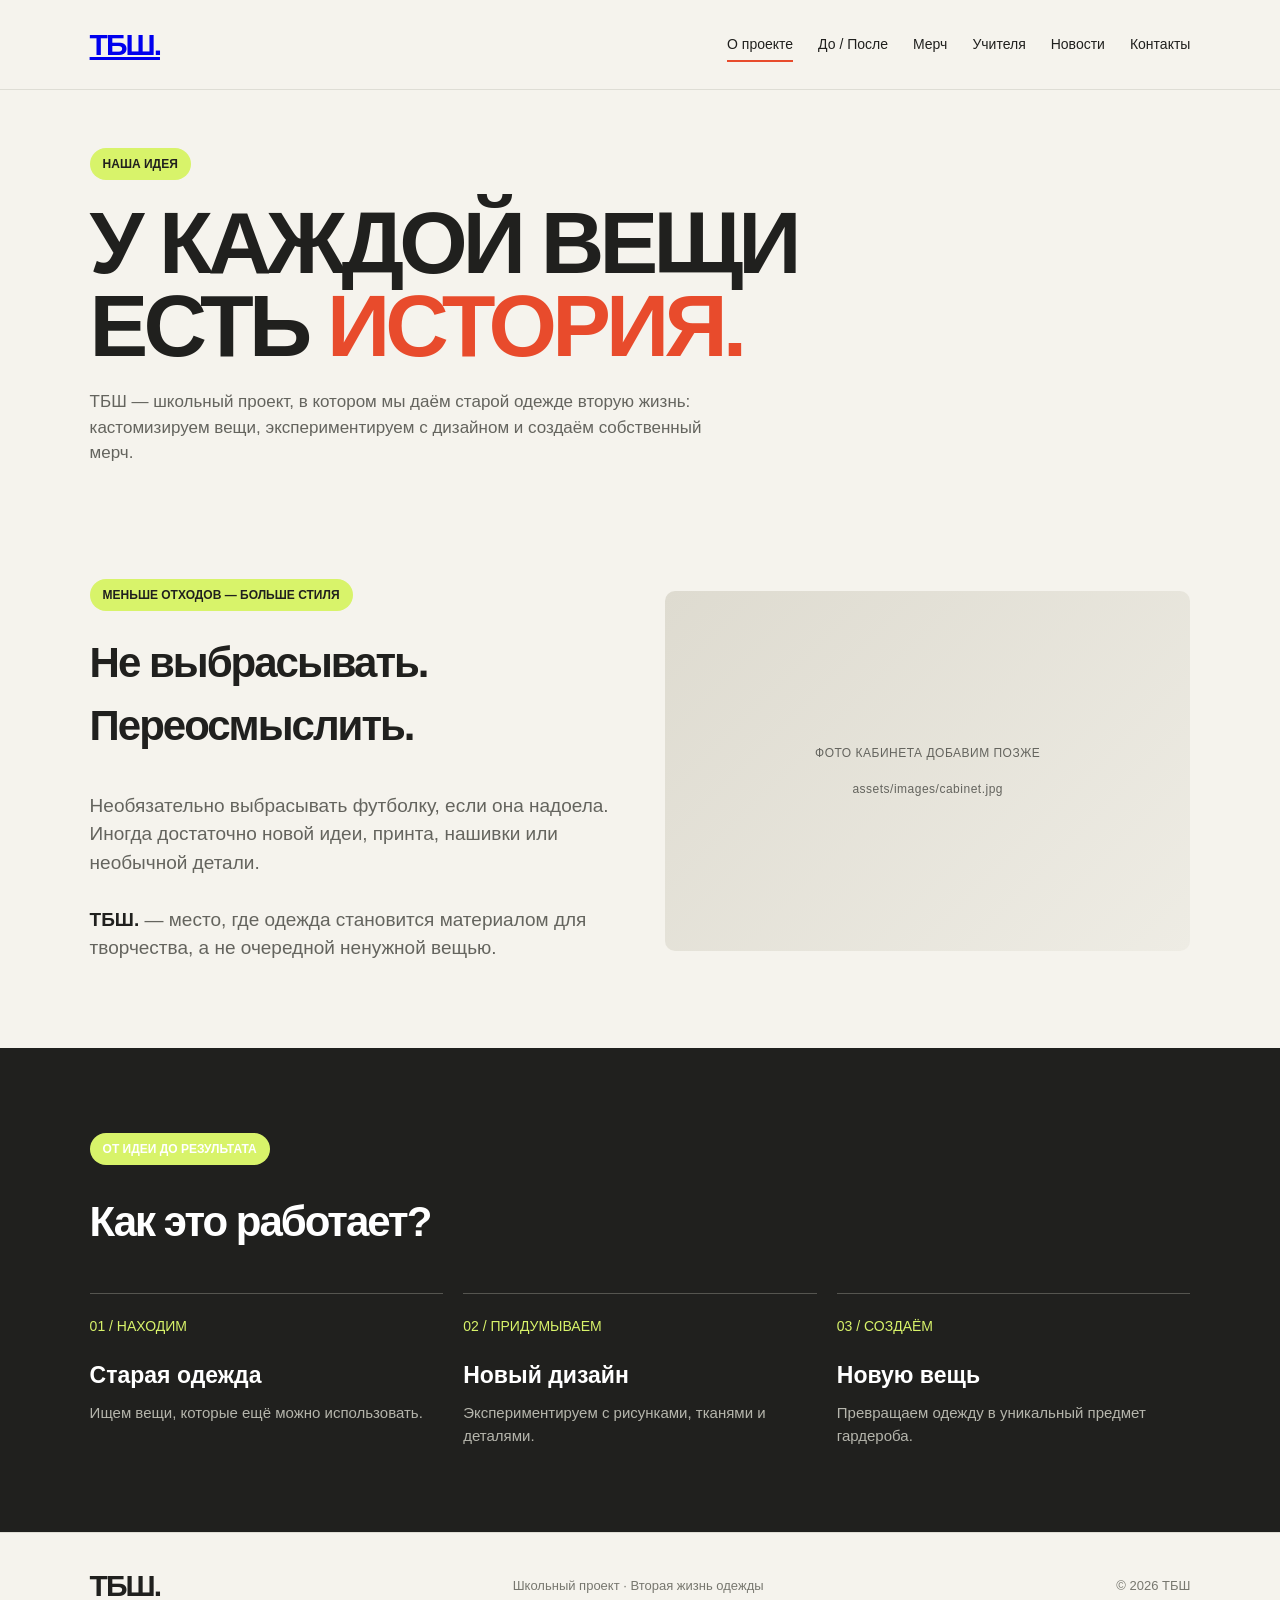
==== about.html @ f69a7c51 "Все прокачал" ====
<!doctype html>
<html lang="ru"><head><meta charset="utf-8"><meta name="viewport" content="width=device-width,initial-scale=1"><meta name="theme-color" content="#f5f3ed"><title>О проекте — ТБШ</title><link rel="stylesheet" href="css/style.css"></head>
<body><div class="scroll-progress" aria-hidden="true"></div><header class="site-header"><div class="logo"><a href="index.html" aria-label="ТБШ — главная">ТБШ.</a></div><nav class="navlinks" aria-label="Главная навигация">
<a href="about.html">О проекте</a><a href="works.html">До / После</a><a href="merch.html">Мерч</a><a href="teachers.html">Учителя</a><a href="news.html">Новости</a><a href="contacts.html">Контакты</a>
</nav></header><main><div class="page-intro"><span class="label">Наша идея</span><h1>У КАЖДОЙ ВЕЩИ<br>ЕСТЬ <span style="color:#e84b2c">ИСТОРИЯ.</span></h1><p>ТБШ — школьный проект, в котором мы даём старой одежде вторую жизнь: кастомизируем вещи, экспериментируем с дизайном и создаём собственный мерч.</p></div>
<section><div class="about"><div><span class="label">Меньше отходов — больше стиля</span><h2 class="section-title" style="margin-top:20px">Не выбрасывать. Переосмыслить.</h2><div class="about-text"><p>Необязательно выбрасывать футболку, если она надоела. Иногда достаточно новой идеи, принта, нашивки или необычной детали.</p><br><p><strong>ТБШ.</strong> — место, где одежда становится материалом для творчества, а не очередной ненужной вещью.</p></div></div><div class="about-image"><div class="placeholder">ФОТО КАБИНЕТА ДОБАВИМ ПОЗЖЕ<br><br>assets/images/cabinet.jpg</div></div></div></section>
<section class="process"><span class="label">От идеи до результата</span><h2 class="section-title" style="margin-top:25px">Как это работает?</h2><div class="steps"><div class="step"><span class="step-number">01 / НАХОДИМ</span><h3>Старая одежда</h3><p>Ищем вещи, которые ещё можно использовать.</p></div><div class="step"><span class="step-number">02 / ПРИДУМЫВАЕМ</span><h3>Новый дизайн</h3><p>Экспериментируем с рисунками, тканями и деталями.</p></div><div class="step"><span class="step-number">03 / СОЗДАЁМ</span><h3>Новую вещь</h3><p>Превращаем одежду в уникальный предмет гардероба.</p></div></div></section></main><footer class="site-footer"><div class="logo">ТБШ.</div><p>Школьный проект · Вторая жизнь одежды</p><p>© 2026 ТБШ</p></footer><script src="js/main.js"></script></body></html>
---- css/style.css ----
* {
            box-sizing: border-box;
            margin: 0;
            padding: 0;
        }
        html {
            scroll-behavior: smooth;
        }
        body {
            font-family: Arial, sans-serif;
            background: #f5f3ed;
            color: #20201e;
            line-height: 1.5;
        }
        /* ШАПКА */
        header {
            display: flex;
            justify-content: space-between;
            align-items: center;
            padding: 22px 7%;
            border-bottom: 1px solid #deddd5;
        }
        .logo {
            font-size: 30px;
            font-weight: 900;
            letter-spacing: -2px;
        }
        nav a {
            color: #20201e;
            text-decoration: none;
            margin-left: 25px;
            font-size: 14px;
        }
        nav a:hover {
            color: #e84b2c;
        }
        /* ГЛАВНЫЙ ЭКРАН */
        .hero {
            padding: 75px 7% 65px;
        }
        .label {
            display: inline-block;
            background: #d8f36a;
            padding: 7px 13px;
            border-radius: 20px;
            font-size: 12px;
            font-weight: bold;
            text-transform: uppercase;
        }
        .hero h1 {
            font-size: clamp(48px, 9vw, 105px);
            line-height: 0.95;
            letter-spacing: -5px;
            margin: 28px 0;
            max-width: 1000px;
        }
        .hero h1 span {
            color: #e84b2c;
        }
        .hero-bottom {
            display: flex;
            justify-content: space-between;
            align-items: end;
            gap: 30px;
            margin-top: 35px;
        }
        .hero-bottom p {
            max-width: 420px;
            color: #64645e;
        }
        .button {
            display: inline-block;
            background: #20201e;
            color: white;
            padding: 15px 24px;
            text-decoration: none;
            border-radius: 5px;
            font-weight: bold;
            transition: 0.2s;
        }
        .button:hover {
            background: #e84b2c;
            transform: translateY(-2px);
        }
        /* БОЛЬШАЯ ФОТОГРАФИЯ */
        .hero-image {
            margin: 0 7%;
            height: 420px;
            overflow: hidden;
            border-radius: 12px;
            background: #dedbd0;
        }
        .hero-image img {
            width: 100%;
            height: 100%;
            object-fit: cover;
            display: block;
        }
        /* О ПРОЕКТЕ */
        section {
            padding: 85px 7%;
        }
        .section-title {
            font-size: 42px;
            letter-spacing: -2px;
            margin-bottom: 35px;
        }
        .about {
            display: grid;
            grid-template-columns: 1fr 1fr;
            gap: 50px;
            align-items: center;
        }
        .about-text {
            font-size: 19px;
            color: #64645e;
        }
        .about-text strong {
            color: #20201e;
        }
        .about-image {
            height: 360px;
            border-radius: 10px;
            overflow: hidden;
            background: #dedbd0;
        }
        .about-image img {
            width: 100%;
            height: 100%;
            object-fit: cover;
        }
        /* КАК МЫ РАБОТАЕМ */
        .process {
            background: #20201e;
            color: white;
        }
        .process .section-title {
            margin-bottom: 40px;
        }
        .steps {
            display: grid;
            grid-template-columns: repeat(3, 1fr);
            gap: 20px;
        }
        .step {
            border-top: 1px solid #555550;
            padding-top: 20px;
        }
        .step-number {
            color: #d8f36a;
            font-size: 14px;
        }
        .step h3 {
            font-size: 23px;
            margin: 20px 0 10px;
        }
        .step p {
            color: #b5b5ac;
            font-size: 15px;
        }
        /* НАШИ РАБОТЫ */
        .works-header {
            display: flex;
            justify-content: space-between;
            align-items: end;
            gap: 20px;
            margin-bottom: 35px;
        }
        .works-header p {
            max-width: 300px;
            color: #64645e;
        }
        .gallery {
            display: grid;
            grid-template-columns: repeat(3, 1fr);
            gap: 20px;
        }
        .work-card {
            min-width: 0;
        }
        .work-image {
            height: 300px;
            border-radius: 9px;
            overflow: hidden;
            background: #dedbd0;
        }
        .work-image img {
            width: 100%;
            height: 100%;
            object-fit: cover;
            transition: transform 0.4s;
        }
        .work-card:hover img {
            transform: scale(1.05);
        }
        .work-card h3 {
            margin-top: 15px;
            font-size: 19px;
        }
        .work-card p {
            color: #77776f;
            font-size: 14px;
        }
        /* ПРИЗЫВ */
        .join {
            padding: 80px 7%;
            background: #d8f36a;
            text-align: center;
        }
        .join h2 {
            font-size: clamp(35px, 6vw, 65px);
            line-height: 1;
            letter-spacing: -3px;
            margin-bottom: 20px;
        }
        .join p {
            margin-bottom: 25px;
        }
        .join .button {
            background: #20201e;
        }
        /* ПОДВАЛ */
        footer {
            padding: 30px 7%;
            display: flex;
            justify-content: space-between;
            align-items: center;
            gap: 20px;
        }
        footer p {
            color: #77776f;
            font-size: 13px;
        }
        /* МОБИЛЬНАЯ ВЕРСИЯ */
        @media (max-width: 700px) {
            header {
                padding: 18px 5%;
                align-items: flex-start;
            }
            .logo {
                font-size: 26px;
            }
            nav a {
                margin-left: 12px;
                font-size: 12px;
            }
            .hero {
                padding: 55px 5% 40px;
            }
            .hero h1 {
                letter-spacing: -3px;
            }
            .hero-bottom {
                align-items: flex-start;
                flex-direction: column;
            }
            .hero-image {
                margin: 0 5%;
                height: 280px;
            }
            section {
                padding: 60px 5%;
            }
            .section-title {
                font-size: 34px;
            }
            .about {
                grid-template-columns: 1fr;
                gap: 25px;
            }
            .about-image {
                height: 300px;
            }
            .steps {
                grid-template-columns: 1fr;
                gap: 35px;
            }
            .works-header {
                align-items: flex-start;
                flex-direction: column;
            }
            .gallery {
                grid-template-columns: 1fr;
                gap: 30px;
            }
            .work-image {
                height: 350px;
            }
            footer {
                align-items: flex-start;
                flex-direction: column;
            }
        }
    

/* Дополнительные motion-детали: уважает системную настройку reduced motion */
:root { --motion-ease: cubic-bezier(.2,.75,.25,1); }
html { scroll-behavior: smooth; scroll-padding-top: 90px; }
body { overflow-x: clip; }
header.site-header { position: sticky; top: 0; z-index: 20; background: rgba(245,243,237,.88); backdrop-filter: blur(18px); -webkit-backdrop-filter: blur(18px); }
.site-header nav { display:flex; align-items:center; justify-content:space-between; gap:24px; }
.site-header .navlinks { display:flex; gap:clamp(10px,2vw,25px); flex-wrap:wrap; }
.site-header .navlinks a { margin:0; position:relative; padding:7px 0; }
.site-header .navlinks a:after { content:""; position:absolute; left:0; right:100%; bottom:0; height:2px; background:#e84b2c; transition:right .3s var(--motion-ease); }
.site-header .navlinks a:hover:after, .site-header .navlinks a[aria-current="page"]:after { right:0; }
.logo { white-space:nowrap; }
.label { border-radius:999px; }
.button { transition: transform .35s var(--motion-ease), background .25s, box-shadow .35s var(--motion-ease); }
.button:hover { box-shadow:0 10px 25px #20201e18; }
.hero h1 { animation: hero-in .85s var(--motion-ease) both; }
.hero-bottom { animation: hero-in .9s .12s var(--motion-ease) both; }
@keyframes hero-in { from { opacity:0; transform:translateY(24px); } to { opacity:1; transform:translateY(0); } }
.hero-image, .about-image, .work-image { position:relative; }
.hero-image img, .about-image img, .work-image img { transition: transform 1s var(--motion-ease); }
.hero-image:hover img, .about-image:hover img { transform:scale(1.025); }
.reveal { opacity:0; transform:translateY(28px); transition:opacity .8s var(--motion-ease), transform .8s var(--motion-ease); }
.reveal.is-visible { opacity:1; transform:translateY(0); }
.stagger > *:nth-child(2) { transition-delay:.08s; }
.stagger > *:nth-child(3) { transition-delay:.16s; }
.scroll-progress { position:fixed; top:0; left:0; height:3px; width:0; background:#e84b2c; z-index:100; transform-origin:left; }
.page-intro { padding:58px 7% 28px; }
.page-intro h1 { font-size:clamp(44px,8vw,88px); line-height:.94; letter-spacing:-.055em; margin:22px 0; }
.page-intro p { max-width:620px; color:#64645e; font-size:17px; }
.placeholder { width:100%; height:100%; min-height:220px; display:grid; place-items:center; text-align:center; padding:22px; color:#64645e; background:linear-gradient(135deg,#dedbd0,#eeece4); font-size:12px; letter-spacing:.5px; }
.data-note { font-size:12px; color:#64645e; margin-top:14px; }
.page-grid { display:grid; grid-template-columns:repeat(3,minmax(0,1fr)); gap:20px; }
.page-card { min-width:0; }
.page-card .work-image { height:300px; }
.page-card h3 { margin-top:15px; font-size:19px; }
.page-card p { color:#77776f; font-size:14px; }
.before-after { background:#dedbd0; border-radius:12px; overflow:hidden; position:relative; aspect-ratio: 4 / 3; }
.before-after svg { width:100%; height:100%; display:block; }
.ba-after { position:absolute; inset:0; clip-path:inset(0 50% 0 0); }
.ba-range { width:100%; accent-color:#e84b2c; margin:20px 0 8px; }
.ba-labels { display:flex; justify-content:space-between; font-size:12px; font-weight:800; letter-spacing:1px; }
.teacher-grid { display:grid; grid-template-columns:repeat(3,minmax(0,1fr)); gap:20px; }
.teacher-photo { aspect-ratio:4/5; border-radius:10px; overflow:hidden; background:#dedbd0; }
.teacher-photo img { width:100%; height:100%; object-fit:cover; }
.news-list { border-top:1px solid #deddd5; }
.news-row { display:grid; grid-template-columns:140px minmax(0,1fr); gap:24px; padding:24px 0; border-bottom:1px solid #deddd5; }
.news-date { font-size:12px; color:#77776f; font-weight:700; }
.news-row h2 { font-size:clamp(22px,3vw,32px); letter-spacing:-1px; margin:0 0 8px; }
.news-row p { color:#64645e; max-width:680px; }
.site-footer { border-top:1px solid #deddd5; padding:30px 7%; display:flex; justify-content:space-between; align-items:center; gap:20px; flex-wrap:wrap; }
.site-footer p { color:#77776f; font-size:13px; }
@media(max-width:700px) {
  .site-header { position:relative; }
  .site-header nav { align-items:flex-start; flex-direction:column; gap:12px; }
  .site-header .navlinks { gap:9px 14px; }
  .site-header .navlinks a { font-size:12px; }
  .page-intro { padding:44px 5% 20px; }
  .page-grid, .teacher-grid { grid-template-columns:1fr; }
  .page-card .work-image { height:350px; }
  .news-row { grid-template-columns:1fr; gap:8px; }
  .site-footer { align-items:flex-start; flex-direction:column; }
}
@media(prefers-reduced-motion:reduce) {
  html { scroll-behavior:auto; }
  *, *::before, *::after { animation:none !important; transition:none !important; }
  .reveal { opacity:1; transform:none; }
}
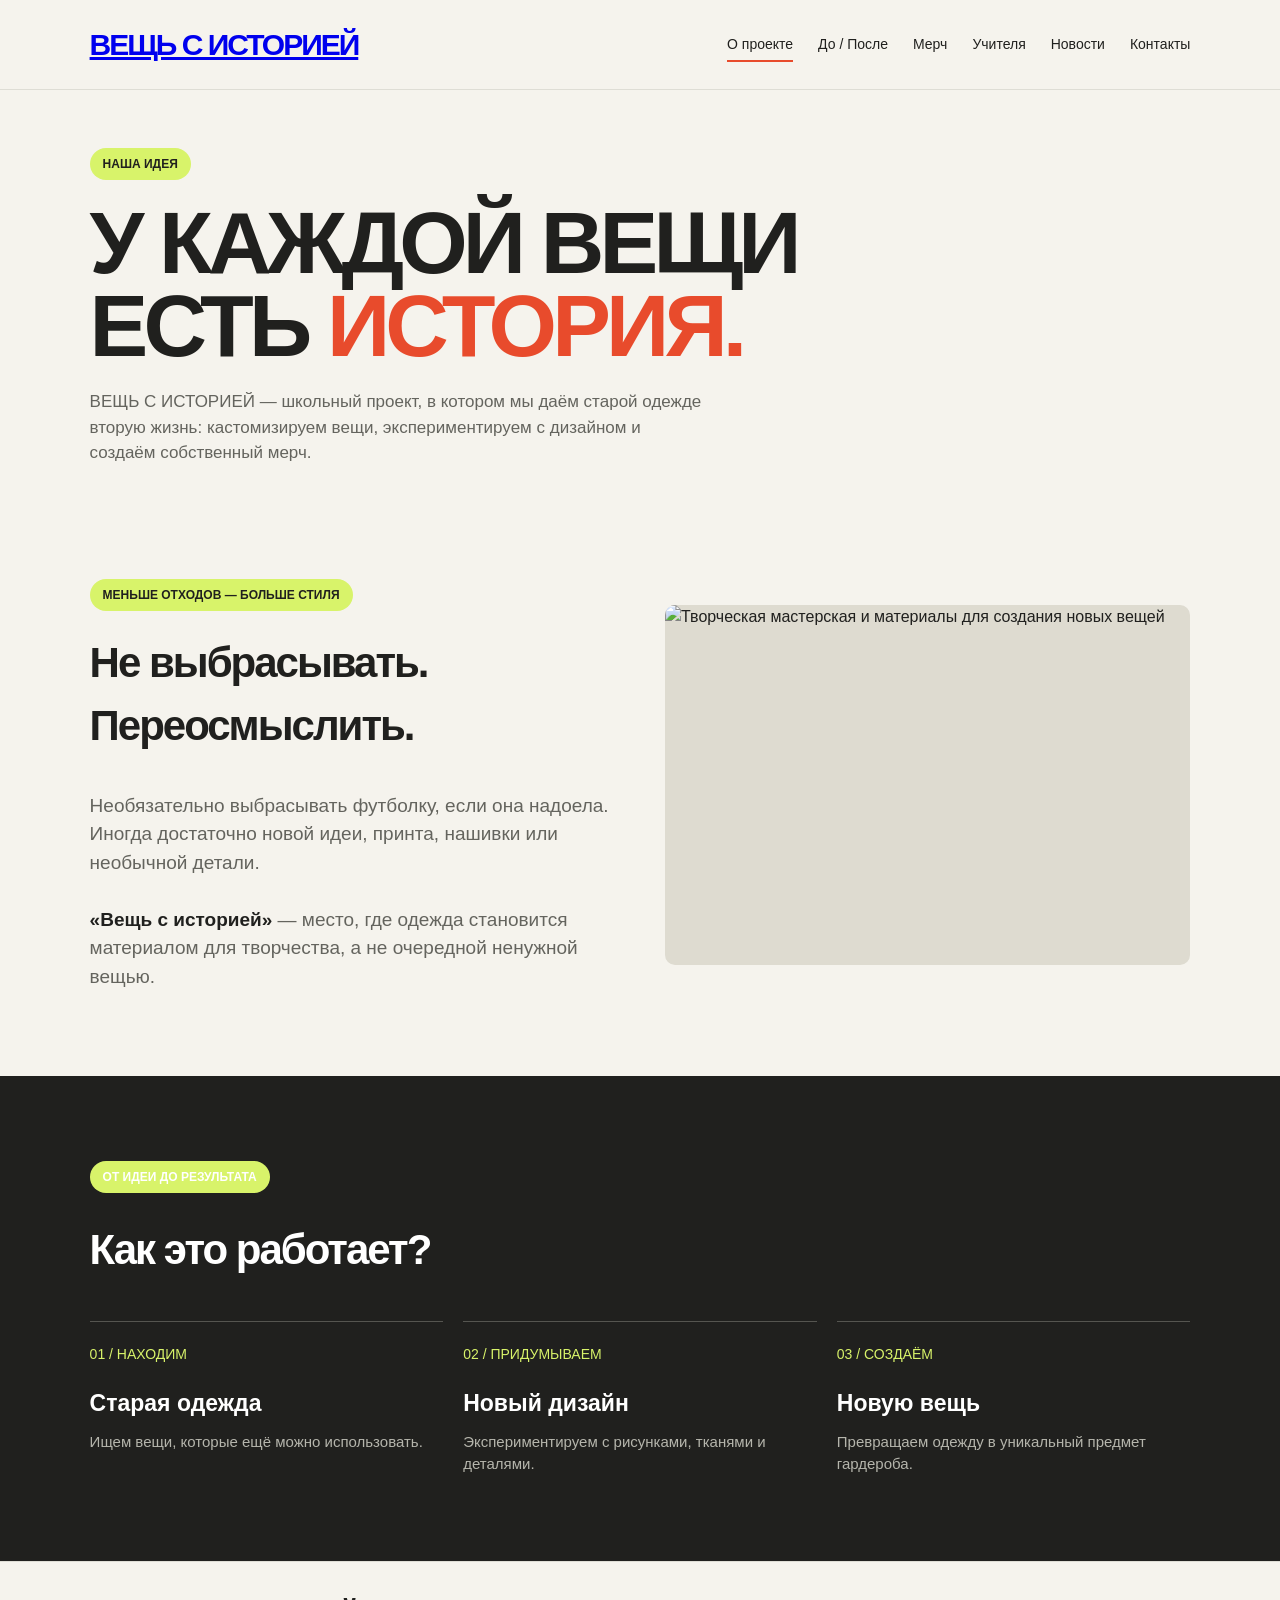
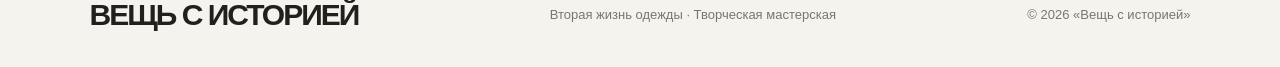
==== commit 3f6d2ff2: "Update about.html" ====
--- a/about.html
+++ b/about.html
@@ -1,7 +1,7 @@
 <!doctype html>
-<html lang="ru"><head><meta charset="utf-8"><meta name="viewport" content="width=device-width,initial-scale=1"><meta name="theme-color" content="#f5f3ed"><title>О проекте — ТБШ</title><link rel="stylesheet" href="css/style.css"></head>
-<body><div class="scroll-progress" aria-hidden="true"></div><header class="site-header"><div class="logo"><a href="index.html" aria-label="ТБШ — главная">ТБШ.</a></div><nav class="navlinks" aria-label="Главная навигация">
+<html lang="ru"><head><meta charset="utf-8"><meta name="viewport" content="width=device-width,initial-scale=1"><meta name="theme-color" content="#f5f3ed"><title>О проекте — Вещь с историей</title><link rel="stylesheet" href="css/style.css"></head>
+<body><div class="scroll-progress" aria-hidden="true"></div><header class="site-header"><div class="logo"><a href="index.html" aria-label="Вещь с историей — главная">ВЕЩЬ С ИСТОРИЕЙ</a></div><nav class="navlinks" aria-label="Главная навигация">
 <a href="about.html">О проекте</a><a href="works.html">До / После</a><a href="merch.html">Мерч</a><a href="teachers.html">Учителя</a><a href="news.html">Новости</a><a href="contacts.html">Контакты</a>
-</nav></header><main><div class="page-intro"><span class="label">Наша идея</span><h1>У КАЖДОЙ ВЕЩИ<br>ЕСТЬ <span style="color:#e84b2c">ИСТОРИЯ.</span></h1><p>ТБШ — школьный проект, в котором мы даём старой одежде вторую жизнь: кастомизируем вещи, экспериментируем с дизайном и создаём собственный мерч.</p></div>
-<section><div class="about"><div><span class="label">Меньше отходов — больше стиля</span><h2 class="section-title" style="margin-top:20px">Не выбрасывать. Переосмыслить.</h2><div class="about-text"><p>Необязательно выбрасывать футболку, если она надоела. Иногда достаточно новой идеи, принта, нашивки или необычной детали.</p><br><p><strong>ТБШ.</strong> — место, где одежда становится материалом для творчества, а не очередной ненужной вещью.</p></div></div><div class="about-image"><div class="placeholder">ФОТО КАБИНЕТА ДОБАВИМ ПОЗЖЕ<br><br>assets/images/cabinet.jpg</div></div></div></section>
-<section class="process"><span class="label">От идеи до результата</span><h2 class="section-title" style="margin-top:25px">Как это работает?</h2><div class="steps"><div class="step"><span class="step-number">01 / НАХОДИМ</span><h3>Старая одежда</h3><p>Ищем вещи, которые ещё можно использовать.</p></div><div class="step"><span class="step-number">02 / ПРИДУМЫВАЕМ</span><h3>Новый дизайн</h3><p>Экспериментируем с рисунками, тканями и деталями.</p></div><div class="step"><span class="step-number">03 / СОЗДАЁМ</span><h3>Новую вещь</h3><p>Превращаем одежду в уникальный предмет гардероба.</p></div></div></section></main><footer class="site-footer"><div class="logo">ТБШ.</div><p>Школьный проект · Вторая жизнь одежды</p><p>© 2026 ТБШ</p></footer><script src="js/main.js"></script></body></html>+</nav></header><main><div class="page-intro"><span class="label">Наша идея</span><h1>У КАЖДОЙ ВЕЩИ<br>ЕСТЬ <span style="color:#e84b2c">ИСТОРИЯ.</span></h1><p>ВЕЩЬ С ИСТОРИЕЙ — школьный проект, в котором мы даём старой одежде вторую жизнь: кастомизируем вещи, экспериментируем с дизайном и создаём собственный мерч.</p></div>
+<section><div class="about"><div><span class="label">Меньше отходов — больше стиля</span><h2 class="section-title" style="margin-top:20px">Не выбрасывать. Переосмыслить.</h2><div class="about-text"><p>Необязательно выбрасывать футболку, если она надоела. Иногда достаточно новой идеи, принта, нашивки или необычной детали.</p><br><p><strong>«Вещь с историей»</strong> — место, где одежда становится материалом для творчества, а не очередной ненужной вещью.</p></div></div><div class="about-image"><img src="https://images.unsplash.com/photo-1513364776144-60967b0f800f?auto=format&amp;fit=crop&amp;w=1200&amp;q=85" alt="Творческая мастерская и материалы для создания новых вещей" loading="lazy"></div></div></section>
+<section class="process"><span class="label">От идеи до результата</span><h2 class="section-title" style="margin-top:25px">Как это работает?</h2><div class="steps"><div class="step"><span class="step-number">01 / НАХОДИМ</span><h3>Старая одежда</h3><p>Ищем вещи, которые ещё можно использовать.</p></div><div class="step"><span class="step-number">02 / ПРИДУМЫВАЕМ</span><h3>Новый дизайн</h3><p>Экспериментируем с рисунками, тканями и деталями.</p></div><div class="step"><span class="step-number">03 / СОЗДАЁМ</span><h3>Новую вещь</h3><p>Превращаем одежду в уникальный предмет гардероба.</p></div></div></section></main><footer class="site-footer"><div class="logo">ВЕЩЬ С ИСТОРИЕЙ</div><p>Вторая жизнь одежды · Творческая мастерская</p><p>© 2026 «Вещь с историей»</p></footer><script src="js/main.js"></script></body></html>
--- a/css/style.css
+++ b/css/style.css
@@ -360,3 +360,136 @@
   *, *::before, *::after { animation:none !important; transition:none !important; }
   .reveal { opacity:1; transform:none; }
 }
+
+
+/* APPLE-INSPIRED MOTION — плавные, крупные переходы без смены фирменного стиля */
+:root { --motion-ease: cubic-bezier(.16, 1, .3, 1); }
+::selection { background: #d8f36a; color: #20201e; }
+.site-header { transition: box-shadow .4s var(--motion-ease), background .4s var(--motion-ease); }
+.site-header.is-scrolled { box-shadow: 0 8px 30px rgba(32,32,30,.06); background: rgba(245,243,237,.94); }
+.navlinks a { transition: color .25s ease, opacity .25s ease; }
+.navlinks:hover a:not(:hover) { opacity: .55; }
+.hero .label { animation: label-pop .7s .08s var(--motion-ease) both; }
+.hero h1 { animation: hero-rise 1s .12s var(--motion-ease) both; }
+.hero-image { transform: translateZ(0); }
+.hero-image img { transform: scale(1.04); animation: image-settle 1.5s .1s var(--motion-ease) both; }
+@keyframes label-pop { from { opacity:0; transform:translateY(10px) scale(.96); } to { opacity:1; transform:translateY(0) scale(1); } }
+@keyframes hero-rise { from { opacity:0; transform:translateY(38px); letter-spacing:-.075em; } to { opacity:1; transform:translateY(0); letter-spacing:-.05em; } }
+@keyframes image-settle { from { transform:scale(1.12); } to { transform:scale(1.04); } }
+.work-card, .page-card, .step { transition: transform .55s var(--motion-ease), border-color .4s ease; }
+.work-card:hover, .page-card:hover { transform: translateY(-7px); }
+.step { transition: border-color .4s ease, transform .4s var(--motion-ease); }
+.step:hover { border-color:#d8f36a; transform:translateY(-4px); }
+.button { position:relative; overflow:hidden; isolation:isolate; }
+.button::before { content:""; position:absolute; inset:0; z-index:-1; background:#e84b2c; transform:translateY(105%); transition:transform .4s var(--motion-ease); }
+.button:hover::before { transform:translateY(0); }
+.button:hover { background:#20201e; }
+
+/* Закреплённая сцена: визуальный рассказ о переделке вещи */
+.story-scroll { padding:0; min-height:265vh; background:#e9e7de; position:relative; }
+.story-sticky { position:sticky; top:74px; min-height:calc(100svh - 74px); display:grid; grid-template-columns:minmax(0,.9fr) minmax(0,1.1fr); align-items:center; gap:4vw; padding:48px 7%; overflow:hidden; }
+.story-copy { max-width:470px; position:relative; z-index:2; }
+.story-kicker { margin-top:36px; color:#e84b2c; font-size:12px; font-weight:900; letter-spacing:.14em; }
+.story-copy h2 { font-size:clamp(42px,5.4vw,76px); line-height:.94; letter-spacing:-.065em; margin:18px 0 22px; max-width:560px; }
+.story-copy>p:not(.story-kicker) { max-width:390px; color:#64645e; font-size:clamp(15px,1.3vw,18px); transition:opacity .25s ease, transform .4s var(--motion-ease); }
+.story-progress { width:min(100%,320px); height:3px; background:#cfcdc3; margin-top:35px; overflow:hidden; }
+.story-progress span { display:block; height:100%; width:33.333%; background:#e84b2c; transform-origin:left; transition:width .45s var(--motion-ease); }
+.story-count { margin-top:12px; font-size:12px; font-weight:800; letter-spacing:.1em; color:#8b8a80; }
+.story-count span:first-child { color:#20201e; }
+.story-art { min-height:540px; aspect-ratio:1/1; position:relative; display:grid; place-items:center; isolation:isolate; }
+.story-art::before { content:""; position:absolute; width:72%; aspect-ratio:1; border-radius:50%; background:#d8f36a; opacity:.9; transform:scale(.82); transition:transform 1s var(--motion-ease), background .7s ease; z-index:-2; }
+.story-orbit { position:absolute; border:1px solid rgba(32,32,30,.17); border-radius:50%; aspect-ratio:1; width:92%; z-index:-1; transition:transform 1.2s var(--motion-ease); }
+.orbit-two { width:108%; border-style:dashed; opacity:.6; }
+.story-shirt { width:min(88%,430px); overflow:visible; transform:rotate(-5deg) translateY(8px); transition:transform .8s var(--motion-ease); }
+.shirt-shape { transition:fill .7s ease, stroke .7s ease; }
+.shirt-design { opacity:.08; transform:scale(.65); transform-origin:210px 220px; transition:opacity .7s var(--motion-ease), transform .7s var(--motion-ease); }
+.shirt-sparkles { opacity:.15; transition:opacity .6s ease; }
+.story-sticker { position:absolute; display:inline-block; background:#f5f3ed; border:1px solid #20201e; border-radius:999px; padding:10px 15px; font-size:10px; font-weight:900; letter-spacing:.12em; box-shadow:4px 4px 0 #20201e; transition:transform .7s var(--motion-ease); }
+.sticker-top { top:13%; right:7%; transform:rotate(7deg); }
+.sticker-bottom { bottom:13%; left:5%; transform:rotate(-7deg); }
+.story-scribble { position:absolute; right:9%; bottom:22%; font-size:54px; color:#e84b2c; transform:rotate(8deg); transition:transform .7s var(--motion-ease); }
+.story-art[data-stage="1"]::before { background:#f0b8a5; transform:scale(.9) rotate(12deg); }
+.story-art[data-stage="1"] .story-shirt { transform:rotate(3deg) translateY(-4px) scale(1.02); }
+.story-art[data-stage="1"] .shirt-shape { fill:#c9c7bd; }
+.story-art[data-stage="1"] .shirt-design { opacity:.45; transform:scale(.88); }
+.story-art[data-stage="1"] .story-orbit { transform:rotate(25deg) scale(.96); }
+.story-art[data-stage="2"]::before { background:#d8f36a; transform:scale(1.02) rotate(-8deg); }
+.story-art[data-stage="2"] .story-shirt { transform:rotate(0deg) translateY(-10px) scale(1.06); }
+.story-art[data-stage="2"] .shirt-shape { fill:#f5f3ed; }
+.story-art[data-stage="2"] .shirt-design { opacity:1; transform:scale(1); }
+.story-art[data-stage="2"] .shirt-sparkles { opacity:1; }
+.story-art[data-stage="2"] .sticker-top { transform:rotate(11deg) translate(4px,-5px); }
+.story-art[data-stage="2"] .sticker-bottom { transform:rotate(-10deg) translate(-4px,4px); }
+.story-art[data-stage="2"] .story-scribble { transform:rotate(20deg) translate(4px,-8px); }
+@media(max-width:760px) {
+ .story-scroll { min-height:230vh; }
+ .story-sticky { top:0; min-height:100svh; grid-template-columns:1fr; grid-template-rows:auto minmax(0,1fr); gap:4px; padding:34px 6% 22px; }
+ .story-copy { max-width:none; }
+ .story-kicker { margin-top:18px; }
+ .story-copy h2 { font-size:clamp(37px,10vw,56px); margin:12px 0; }
+ .story-copy>p:not(.story-kicker) { font-size:14px; max-width:560px; }
+ .story-progress { margin-top:17px; }
+ .story-art { min-height:0; width:min(100%,410px); justify-self:center; align-self:center; height:100%; max-height:47svh; }
+ .story-shirt { width:min(80%,310px); }
+ .story-sticker { padding:7px 10px; font-size:9px; }
+ .sticker-top { top:8%; right:2%; } .sticker-bottom { bottom:7%; left:0; }
+ .story-scribble { right:3%; bottom:15%; }
+}
+@media(prefers-reduced-motion:reduce) {
+ .hero .label, .hero h1, .hero-bottom, .hero-image img { animation:none !important; }
+ .story-shirt, .story-art *, .button::before { transition:none !important; }
+ .story-scroll { min-height:auto; }
+ .story-sticky { position:relative; top:auto; }
+}
+
+/* Компактная шапка ТБШ на телефонах */
+@media (max-width: 700px) {
+  header.site-header {
+    position: sticky;
+    top: 0;
+    z-index: 100;
+    display: flex;
+    flex-direction: column;
+    align-items: stretch;
+    gap: 6px;
+    padding: 9px 14px 7px;
+    background: rgba(245, 243, 237, 0.96);
+    -webkit-backdrop-filter: blur(16px);
+    backdrop-filter: blur(16px);
+  }
+
+  .site-header .logo {
+    font-size: 23px;
+    line-height: 1;
+    letter-spacing: -1.5px;
+  }
+
+  .site-header nav.navlinks {
+    display: flex;
+    flex-direction: row;
+    flex-wrap: nowrap;
+    align-items: center;
+    justify-content: flex-start;
+    gap: 16px;
+    width: 100%;
+    min-width: 0;
+    overflow-x: auto;
+    overflow-y: hidden;
+    white-space: nowrap;
+    padding: 2px 0 5px;
+    scrollbar-width: none;
+    -webkit-overflow-scrolling: touch;
+  }
+
+  .site-header nav.navlinks::-webkit-scrollbar {
+    display: none;
+  }
+
+  .site-header .navlinks a {
+    flex: 0 0 auto;
+    margin: 0;
+    padding: 3px 0;
+    font-size: 12px;
+    line-height: 1.25;
+  }
+}
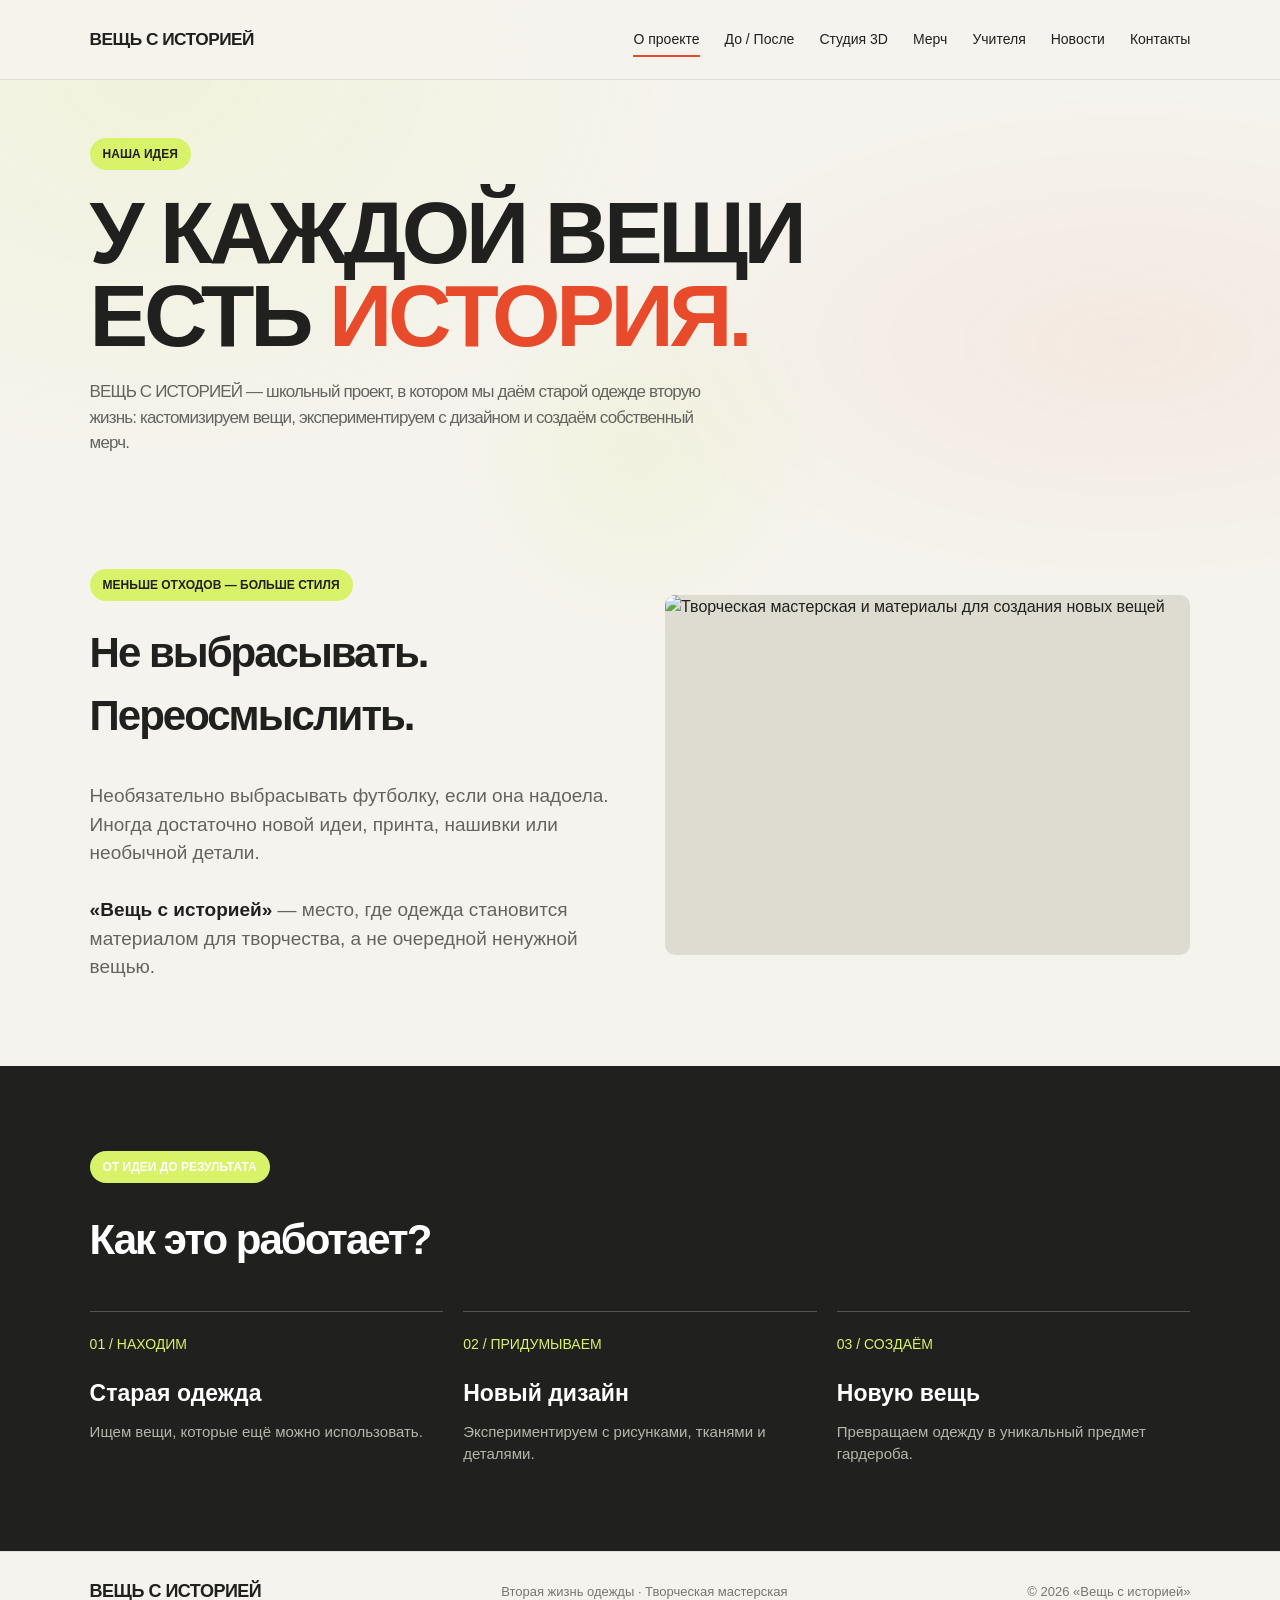
==== commit c3fe69a4: "Add 3D studio link to site navigation" ====
--- a/about.html
+++ b/about.html
@@ -1,7 +1,7 @@
 <!doctype html>
 <html lang="ru"><head><meta charset="utf-8"><meta name="viewport" content="width=device-width,initial-scale=1"><meta name="theme-color" content="#f5f3ed"><title>О проекте — Вещь с историей</title><link rel="stylesheet" href="css/style.css"></head>
 <body><div class="scroll-progress" aria-hidden="true"></div><header class="site-header"><div class="logo"><a href="index.html" aria-label="Вещь с историей — главная">ВЕЩЬ С ИСТОРИЕЙ</a></div><nav class="navlinks" aria-label="Главная навигация">
-<a href="about.html">О проекте</a><a href="works.html">До / После</a><a href="merch.html">Мерч</a><a href="teachers.html">Учителя</a><a href="news.html">Новости</a><a href="contacts.html">Контакты</a>
+<a href="about.html">О проекте</a><a href="works.html">До / После</a><a href="space.html">Студия 3D</a><a href="merch.html">Мерч</a><a href="teachers.html">Учителя</a><a href="news.html">Новости</a><a href="contacts.html">Контакты</a>
 </nav></header><main><div class="page-intro"><span class="label">Наша идея</span><h1>У КАЖДОЙ ВЕЩИ<br>ЕСТЬ <span style="color:#e84b2c">ИСТОРИЯ.</span></h1><p>ВЕЩЬ С ИСТОРИЕЙ — школьный проект, в котором мы даём старой одежде вторую жизнь: кастомизируем вещи, экспериментируем с дизайном и создаём собственный мерч.</p></div>
 <section><div class="about"><div><span class="label">Меньше отходов — больше стиля</span><h2 class="section-title" style="margin-top:20px">Не выбрасывать. Переосмыслить.</h2><div class="about-text"><p>Необязательно выбрасывать футболку, если она надоела. Иногда достаточно новой идеи, принта, нашивки или необычной детали.</p><br><p><strong>«Вещь с историей»</strong> — место, где одежда становится материалом для творчества, а не очередной ненужной вещью.</p></div></div><div class="about-image"><img src="https://images.unsplash.com/photo-1513364776144-60967b0f800f?auto=format&amp;fit=crop&amp;w=1200&amp;q=85" alt="Творческая мастерская и материалы для создания новых вещей" loading="lazy"></div></div></section>
 <section class="process"><span class="label">От идеи до результата</span><h2 class="section-title" style="margin-top:25px">Как это работает?</h2><div class="steps"><div class="step"><span class="step-number">01 / НАХОДИМ</span><h3>Старая одежда</h3><p>Ищем вещи, которые ещё можно использовать.</p></div><div class="step"><span class="step-number">02 / ПРИДУМЫВАЕМ</span><h3>Новый дизайн</h3><p>Экспериментируем с рисунками, тканями и деталями.</p></div><div class="step"><span class="step-number">03 / СОЗДАЁМ</span><h3>Новую вещь</h3><p>Превращаем одежду в уникальный предмет гардероба.</p></div></div></section></main><footer class="site-footer"><div class="logo">ВЕЩЬ С ИСТОРИЕЙ</div><p>Вторая жизнь одежды · Творческая мастерская</p><p>© 2026 «Вещь с историей»</p></footer><script src="js/main.js"></script></body></html>
--- a/css/style.css
+++ b/css/style.css
@@ -493,3 +493,257 @@
     line-height: 1.25;
   }
 }
+/* Фирменное название и блок маскота для «Вещь с историей» */
+.site-header .logo {
+  max-width: 210px;
+  font-size: clamp(14px, 1.35vw, 18px);
+  line-height: 1.05;
+  letter-spacing: -0.5px;
+  text-transform: uppercase;
+}
+.site-header .logo a {
+  display: block;
+  color: inherit;
+  text-decoration: none;
+}
+.site-footer .logo {
+  max-width: 250px;
+  font-size: 18px;
+  line-height: 1.1;
+  letter-spacing: -0.5px;
+  text-transform: uppercase;
+}
+.mascot-feature {
+  margin: 42px 7%;
+  padding: clamp(20px, 4vw, 42px);
+  border-radius: 14px;
+  background: #d8f36a;
+  display: grid;
+  grid-template-columns: minmax(110px, 170px) minmax(0, 1fr);
+  gap: clamp(18px, 4vw, 42px);
+  align-items: center;
+}
+.mascot-art {
+  width: 100%;
+  aspect-ratio: 1;
+  border-radius: 50%;
+  background: #f5f3ed;
+  display: grid;
+  place-items: center;
+  overflow: hidden;
+}
+.mascot-art img {
+  display: block;
+  width: 100%;
+  height: 100%;
+  object-fit: contain;
+}
+.mascot-copy h2 {
+  margin: 16px 0 10px;
+  max-width: 700px;
+  font-size: clamp(28px, 4vw, 48px);
+  line-height: 1;
+  letter-spacing: -0.05em;
+}
+.mascot-copy p {
+  max-width: 620px;
+  color: #46463f;
+}
+.about-image img, .work-image img {
+  display: block;
+  width: 100%;
+  height: 100%;
+  object-fit: cover;
+}
+@media (max-width: 700px) {
+  .site-header .logo {
+    max-width: none;
+    font-size: 16px;
+  }
+  .mascot-feature {
+    margin: 28px 5%;
+    padding: 18px;
+    grid-template-columns: 84px minmax(0, 1fr);
+    gap: 16px;
+  }
+  .mascot-copy h2 {
+    margin-top: 12px;
+    font-size: clamp(23px, 6vw, 30px);
+  }
+  .mascot-copy .label {
+    font-size: 9px;
+    padding: 6px 8px;
+  }
+}
+/* Сравнение джинсов до и после */
+.before-after {
+  position: relative;
+  width: 100%;
+  aspect-ratio: 4 / 3;
+  overflow: hidden;
+  border-radius: 12px;
+  background: #dedbd0;
+}
+
+.before-after > .ba-before-image,
+.before-after .ba-after-image {
+  display: block;
+  width: 100%;
+  height: 100%;
+  object-fit: cover;
+  object-position: center;
+}
+
+.ba-after {
+  position: absolute;
+  inset: 0;
+  overflow: hidden;
+  clip-path: inset(0 50% 0 0);
+}
+
+.ba-divider {
+  position: absolute;
+  top: 0;
+  bottom: 0;
+  left: 50%;
+  width: 3px;
+  background: #f5f3ed;
+  transform: translateX(-50%);
+  pointer-events: none;
+}
+
+.ba-divider::after {
+  content: "↔";
+  position: absolute;
+  top: 50%;
+  left: 50%;
+  width: 42px;
+  height: 42px;
+  display: grid;
+  place-items: center;
+  border-radius: 50%;
+  background: #d8f36a;
+  color: #171717;
+  font-size: 22px;
+  font-weight: 800;
+  transform: translate(-50%, -50%);
+}
+
+.ba-range {
+  display: block;
+  width: 100%;
+  margin: 20px 0 8px;
+  accent-color: #e84b2c;
+  cursor: ew-resize;
+}
+
+.ba-labels {
+  display: flex;
+  justify-content: space-between;
+  margin-top: 12px;
+  font-size: 12px;
+  font-weight: 800;
+  letter-spacing: 1px;
+}
+
+@media (max-width: 600px) {
+  .before-after {
+    aspect-ratio: 3 / 4;
+  }
+}
+
+
+/* ===== TBШ / MOTION UPGRADE 2026 ===== */
+:root {
+  --tb-accent: #e84b2c;
+  --tb-lime: #d8f36a;
+  --tb-ink: #20201e;
+  --tb-ease: cubic-bezier(.16, 1, .3, 1);
+}
+body { background:#f5f3ed; }
+body::before {
+  content:""; position:fixed; inset:0; z-index:-1; pointer-events:none;
+  background:radial-gradient(ellipse at 12% 8%,rgba(216,243,106,.12),transparent 34%),
+             radial-gradient(ellipse at 88% 38%,rgba(232,75,44,.055),transparent 32%);
+}
+.scroll-progress { height:4px; box-shadow:0 0 12px rgba(232,75,44,.35); }
+.site-header { transition:padding .45s var(--tb-ease),box-shadow .45s var(--tb-ease),background .45s ease; }
+.site-header.is-scrolled { box-shadow:0 10px 35px rgba(32,32,30,.08); }
+.hero { position:relative; isolation:isolate; }
+.hero::after {
+  content:""; position:absolute; z-index:-1; width:clamp(180px,32vw,440px); aspect-ratio:1;
+  right:5%; top:7%; border-radius:50%; border:1px solid rgba(32,32,30,.10);
+  box-shadow:0 0 0 24px rgba(32,32,30,.018),0 0 0 48px rgba(32,32,30,.014);
+  animation:hero-orbit 18s linear infinite;
+}
+@keyframes hero-orbit { to { transform:rotate(360deg); } }
+.hero h1 { text-wrap:balance; }
+.hero h1 span { display:inline-block; transition:color .35s ease,transform .6s var(--tb-ease); }
+.hero h1 span:hover { transform:translateX(9px); color:#20201e; }
+.hero-image { border-radius:18px; box-shadow:0 24px 70px rgba(32,32,30,.12); }
+.hero-image::after {
+  content:""; position:absolute; inset:0; pointer-events:none;
+  border:1px solid rgba(255,255,255,.28); border-radius:inherit;
+}
+.label { transition:transform .4s var(--tb-ease),box-shadow .4s ease; }
+.label:hover { transform:translateY(-3px) rotate(-1deg); box-shadow:0 8px 20px rgba(32,32,30,.08); }
+.button { border-radius:999px; padding:15px 25px; box-shadow:0 5px 0 rgba(32,32,30,.08); }
+.button:active { transform:translateY(1px) scale(.98); }
+section:not(.process):not(.join) { position:relative; }
+.reveal { will-change:transform,opacity; }
+.reveal.is-visible { animation:reveal-soft .85s var(--tb-ease) both; }
+@keyframes reveal-soft { from { opacity:0; transform:translateY(34px) scale(.985); } to { opacity:1; transform:translateY(0) scale(1); } }
+.work-image { border-radius:14px; box-shadow:0 8px 25px rgba(32,32,30,.06); }
+.work-image img { transition:transform .9s var(--tb-ease),filter .6s ease; }
+.work-card:hover .work-image img,.page-card:hover .work-image img { transform:scale(1.07); filter:saturate(1.12); }
+.work-card h3,.page-card h3 { transition:color .3s ease,transform .4s var(--tb-ease); }
+.work-card:hover h3,.page-card:hover h3 { color:var(--tb-accent); transform:translateX(4px); }
+.step { border-radius:0 0 12px 12px; }
+.step:hover { padding-left:12px; }
+.mascot-feature { overflow:hidden; position:relative; }
+.mascot-feature::after {
+  content:""; position:absolute; width:220px; height:220px; right:-70px; top:-100px;
+  border:1px solid rgba(32,32,30,.18); border-radius:50%;
+  box-shadow:0 0 0 18px rgba(32,32,30,.035),0 0 0 36px rgba(32,32,30,.025);
+  pointer-events:none;
+}
+.mascot-art img { transition:transform .8s var(--tb-ease); }
+.mascot-feature:hover .mascot-art img { transform:rotate(-7deg) scale(1.07); }
+.join { position:relative; overflow:hidden; isolation:isolate; }
+.join::before,.join::after {
+  content:""; position:absolute; z-index:-1; width:clamp(180px,28vw,360px); aspect-ratio:1;
+  border:1px solid rgba(32,32,30,.2); border-radius:50%; pointer-events:none;
+}
+.join::before { left:-9%; top:-55%; box-shadow:0 0 0 22px rgba(32,32,30,.035),0 0 0 44px rgba(32,32,30,.025); }
+.join::after { right:-8%; bottom:-65%; box-shadow:0 0 0 22px rgba(32,32,30,.035),0 0 0 44px rgba(32,32,30,.025); }
+.join h2 { transition:letter-spacing .6s var(--tb-ease); }
+.join:hover h2 { letter-spacing:-.045em; }
+.page-intro h1 { animation:hero-rise .95s var(--tb-ease) both; }
+.page-intro p { animation:hero-rise .95s .12s var(--tb-ease) both; }
+.news-row { transition:padding .35s var(--tb-ease),background .35s ease; }
+.news-row:hover { padding-left:14px; background:rgba(216,243,106,.12); }
+.before-after { box-shadow:0 18px 45px rgba(32,32,30,.10); }
+.story-art { filter:drop-shadow(0 16px 25px rgba(32,32,30,.08)); }
+@media(max-width:700px) {
+  .hero::after { right:-18%; top:4%; opacity:.55; }
+  .hero-image { border-radius:12px; }
+  .button { min-height:48px; display:inline-flex; align-items:center; justify-content:center; }
+  .work-card:hover,.page-card:hover { transform:none; }
+  .join::before { left:-28%; }
+  .join::after { right:-28%; }
+}
+@media(prefers-reduced-motion:reduce) {
+  .hero::after,.reveal.is-visible { animation:none !important; }
+  .hero h1 span,.mascot-art img { transition:none !important; }
+}
+
+.pointer-glow {
+  position:fixed; inset:0; z-index:0; pointer-events:none;
+  background:radial-gradient(260px circle at var(--pointer-x,50%) var(--pointer-y,50%),rgba(216,243,106,.10),transparent 72%);
+  mix-blend-mode:multiply;
+}
+.site-header,.hero,main,footer { position:relative; }
+@media(prefers-reduced-motion:reduce) { .pointer-glow { display:none; } }
+
+.pointer-glow { z-index:0; }
+.site-header, main, .site-footer { position:relative; z-index:1; }
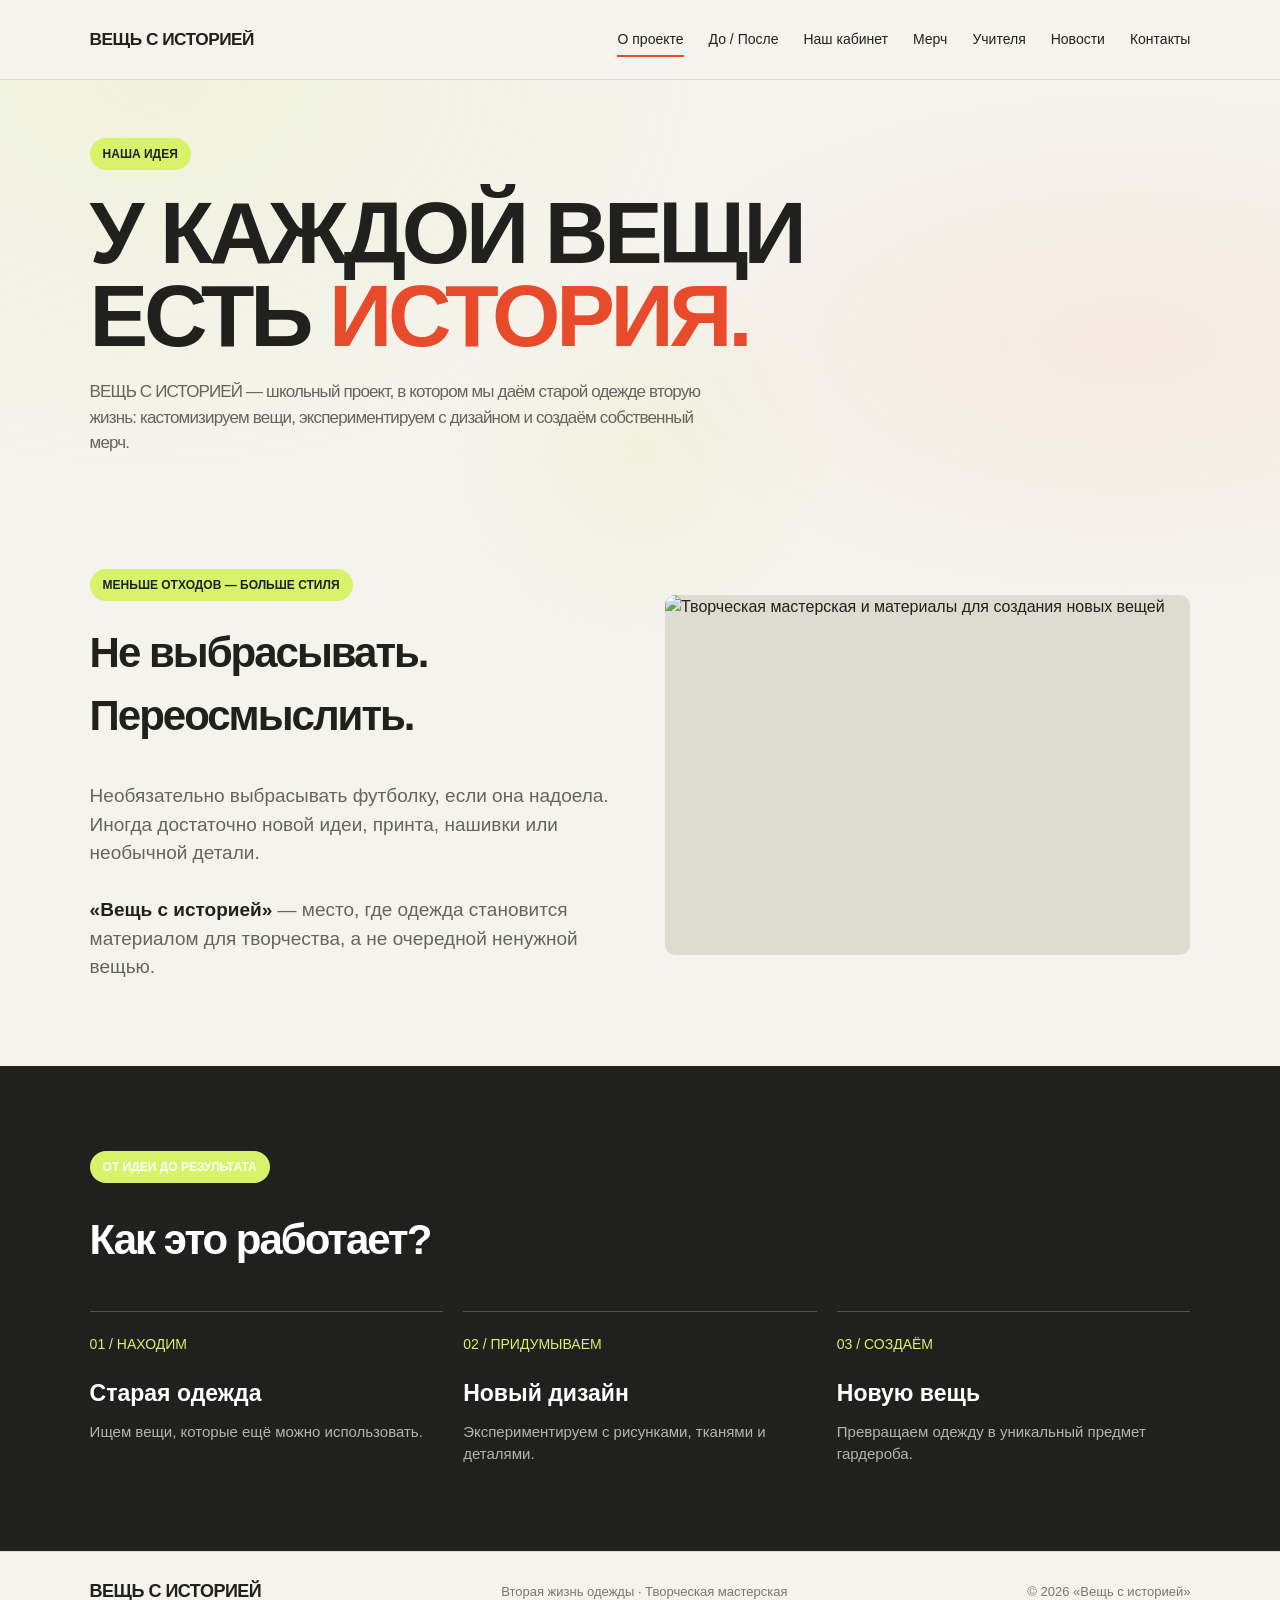
==== commit 45605123: "Rename studio navigation link" ====
--- a/about.html
+++ b/about.html
@@ -1,7 +1,7 @@
 <!doctype html>
 <html lang="ru"><head><meta charset="utf-8"><meta name="viewport" content="width=device-width,initial-scale=1"><meta name="theme-color" content="#f5f3ed"><title>О проекте — Вещь с историей</title><link rel="stylesheet" href="css/style.css"></head>
 <body><div class="scroll-progress" aria-hidden="true"></div><header class="site-header"><div class="logo"><a href="index.html" aria-label="Вещь с историей — главная">ВЕЩЬ С ИСТОРИЕЙ</a></div><nav class="navlinks" aria-label="Главная навигация">
-<a href="about.html">О проекте</a><a href="works.html">До / После</a><a href="space.html">Студия 3D</a><a href="merch.html">Мерч</a><a href="teachers.html">Учителя</a><a href="news.html">Новости</a><a href="contacts.html">Контакты</a>
+<a href="about.html">О проекте</a><a href="works.html">До / После</a><a href="space.html">Наш кабинет</a><a href="merch.html">Мерч</a><a href="teachers.html">Учителя</a><a href="news.html">Новости</a><a href="contacts.html">Контакты</a>
 </nav></header><main><div class="page-intro"><span class="label">Наша идея</span><h1>У КАЖДОЙ ВЕЩИ<br>ЕСТЬ <span style="color:#e84b2c">ИСТОРИЯ.</span></h1><p>ВЕЩЬ С ИСТОРИЕЙ — школьный проект, в котором мы даём старой одежде вторую жизнь: кастомизируем вещи, экспериментируем с дизайном и создаём собственный мерч.</p></div>
 <section><div class="about"><div><span class="label">Меньше отходов — больше стиля</span><h2 class="section-title" style="margin-top:20px">Не выбрасывать. Переосмыслить.</h2><div class="about-text"><p>Необязательно выбрасывать футболку, если она надоела. Иногда достаточно новой идеи, принта, нашивки или необычной детали.</p><br><p><strong>«Вещь с историей»</strong> — место, где одежда становится материалом для творчества, а не очередной ненужной вещью.</p></div></div><div class="about-image"><img src="https://images.unsplash.com/photo-1513364776144-60967b0f800f?auto=format&amp;fit=crop&amp;w=1200&amp;q=85" alt="Творческая мастерская и материалы для создания новых вещей" loading="lazy"></div></div></section>
 <section class="process"><span class="label">От идеи до результата</span><h2 class="section-title" style="margin-top:25px">Как это работает?</h2><div class="steps"><div class="step"><span class="step-number">01 / НАХОДИМ</span><h3>Старая одежда</h3><p>Ищем вещи, которые ещё можно использовать.</p></div><div class="step"><span class="step-number">02 / ПРИДУМЫВАЕМ</span><h3>Новый дизайн</h3><p>Экспериментируем с рисунками, тканями и деталями.</p></div><div class="step"><span class="step-number">03 / СОЗДАЁМ</span><h3>Новую вещь</h3><p>Превращаем одежду в уникальный предмет гардероба.</p></div></div></section></main><footer class="site-footer"><div class="logo">ВЕЩЬ С ИСТОРИЕЙ</div><p>Вторая жизнь одежды · Творческая мастерская</p><p>© 2026 «Вещь с историей»</p></footer><script src="js/main.js"></script></body></html>
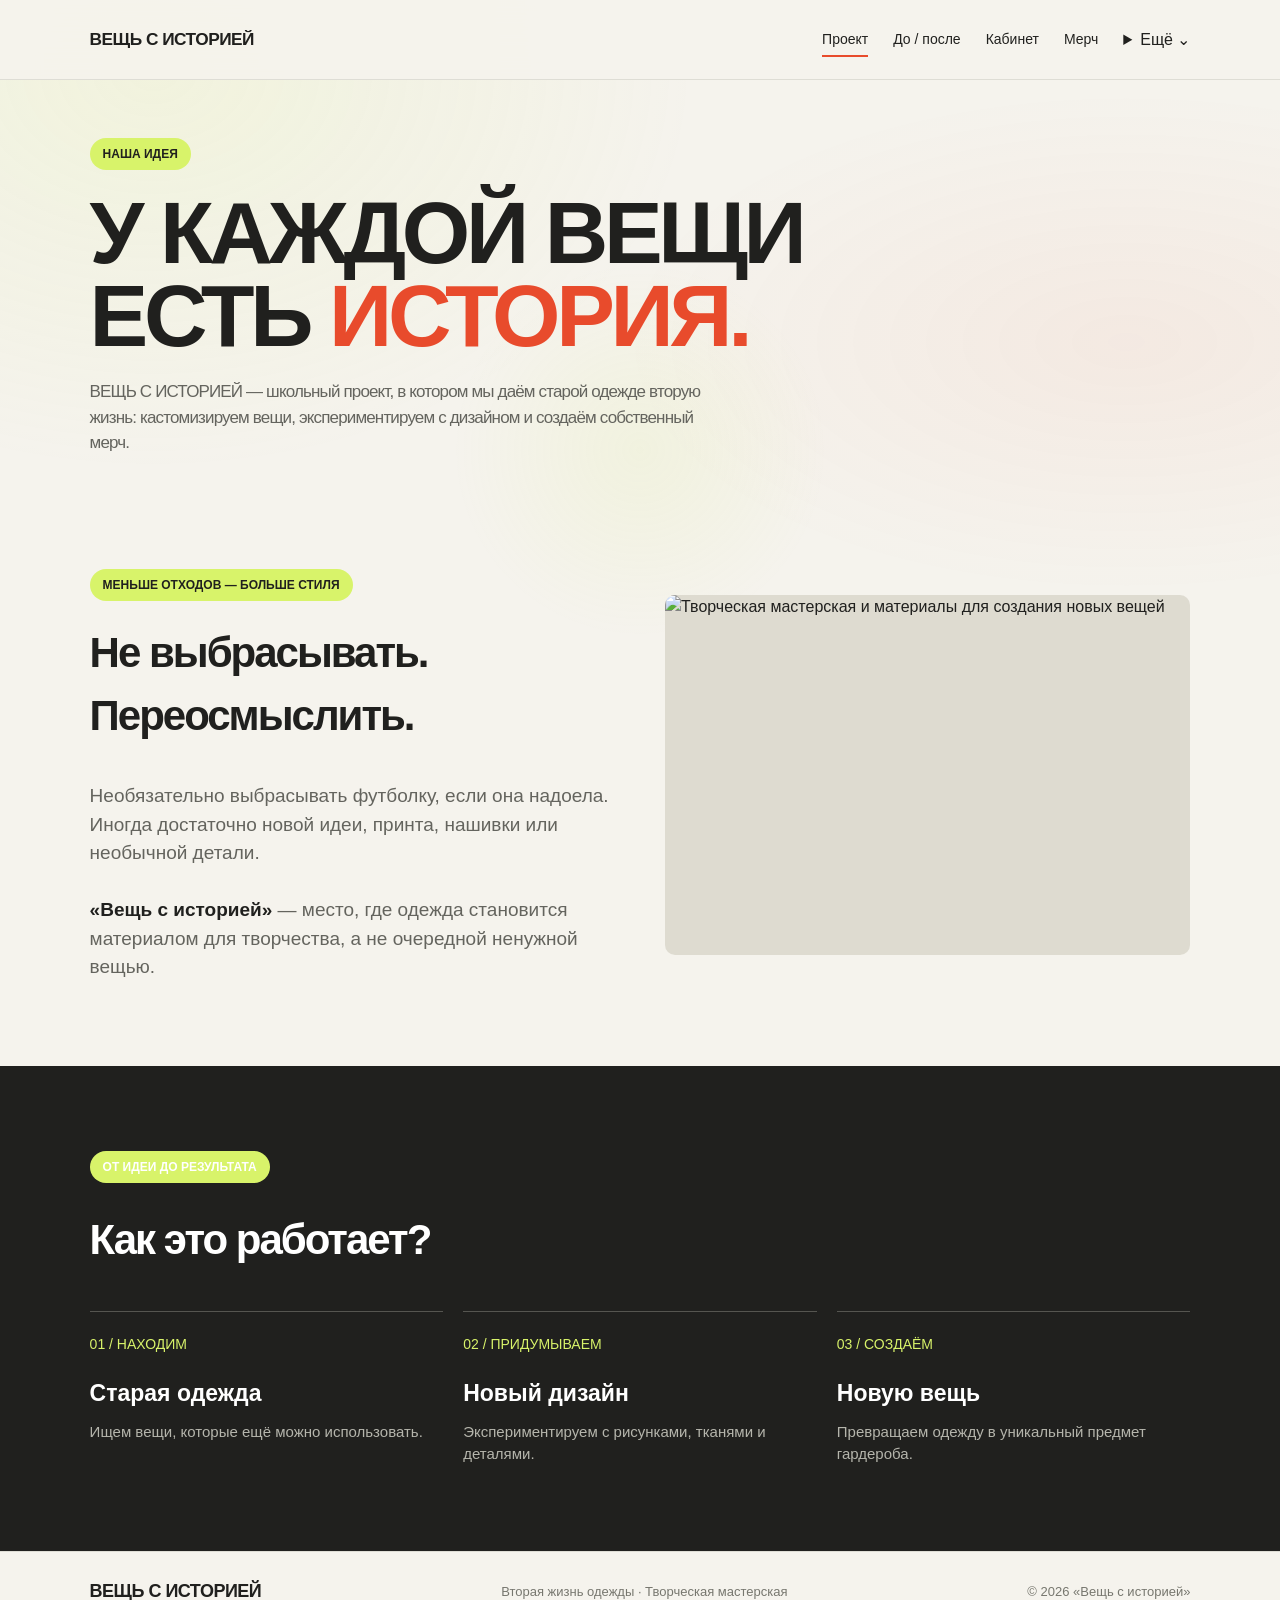
==== commit 724a1dc6: "Refine compact site navigation" ====
--- a/about.html
+++ b/about.html
@@ -1,7 +1,13 @@
 <!doctype html>
 <html lang="ru"><head><meta charset="utf-8"><meta name="viewport" content="width=device-width,initial-scale=1"><meta name="theme-color" content="#f5f3ed"><title>О проекте — Вещь с историей</title><link rel="stylesheet" href="css/style.css"></head>
 <body><div class="scroll-progress" aria-hidden="true"></div><header class="site-header"><div class="logo"><a href="index.html" aria-label="Вещь с историей — главная">ВЕЩЬ С ИСТОРИЕЙ</a></div><nav class="navlinks" aria-label="Главная навигация">
-<a href="about.html">О проекте</a><a href="works.html">До / После</a><a href="space.html">Наш кабинет</a><a href="merch.html">Мерч</a><a href="teachers.html">Учителя</a><a href="news.html">Новости</a><a href="contacts.html">Контакты</a>
+<a href="about.html">Проект</a>
+<a href="works.html">До / после</a>
+<a href="space.html">Кабинет</a>
+<a href="merch.html">Мерч</a>
+<details class="nav-more"><summary>Ещё <span aria-hidden="true">⌄</span></summary><div class="nav-dropdown">
+<a href="teachers.html">Учителя</a><a href="news.html">Новости</a><a href="contacts.html">Контакты</a>
+</div></details>
 </nav></header><main><div class="page-intro"><span class="label">Наша идея</span><h1>У КАЖДОЙ ВЕЩИ<br>ЕСТЬ <span style="color:#e84b2c">ИСТОРИЯ.</span></h1><p>ВЕЩЬ С ИСТОРИЕЙ — школьный проект, в котором мы даём старой одежде вторую жизнь: кастомизируем вещи, экспериментируем с дизайном и создаём собственный мерч.</p></div>
 <section><div class="about"><div><span class="label">Меньше отходов — больше стиля</span><h2 class="section-title" style="margin-top:20px">Не выбрасывать. Переосмыслить.</h2><div class="about-text"><p>Необязательно выбрасывать футболку, если она надоела. Иногда достаточно новой идеи, принта, нашивки или необычной детали.</p><br><p><strong>«Вещь с историей»</strong> — место, где одежда становится материалом для творчества, а не очередной ненужной вещью.</p></div></div><div class="about-image"><img src="https://images.unsplash.com/photo-1513364776144-60967b0f800f?auto=format&amp;fit=crop&amp;w=1200&amp;q=85" alt="Творческая мастерская и материалы для создания новых вещей" loading="lazy"></div></div></section>
 <section class="process"><span class="label">От идеи до результата</span><h2 class="section-title" style="margin-top:25px">Как это работает?</h2><div class="steps"><div class="step"><span class="step-number">01 / НАХОДИМ</span><h3>Старая одежда</h3><p>Ищем вещи, которые ещё можно использовать.</p></div><div class="step"><span class="step-number">02 / ПРИДУМЫВАЕМ</span><h3>Новый дизайн</h3><p>Экспериментируем с рисунками, тканями и деталями.</p></div><div class="step"><span class="step-number">03 / СОЗДАЁМ</span><h3>Новую вещь</h3><p>Превращаем одежду в уникальный предмет гардероба.</p></div></div></section></main><footer class="site-footer"><div class="logo">ВЕЩЬ С ИСТОРИЕЙ</div><p>Вторая жизнь одежды · Творческая мастерская</p><p>© 2026 «Вещь с историей»</p></footer><script src="js/main.js"></script></body></html>
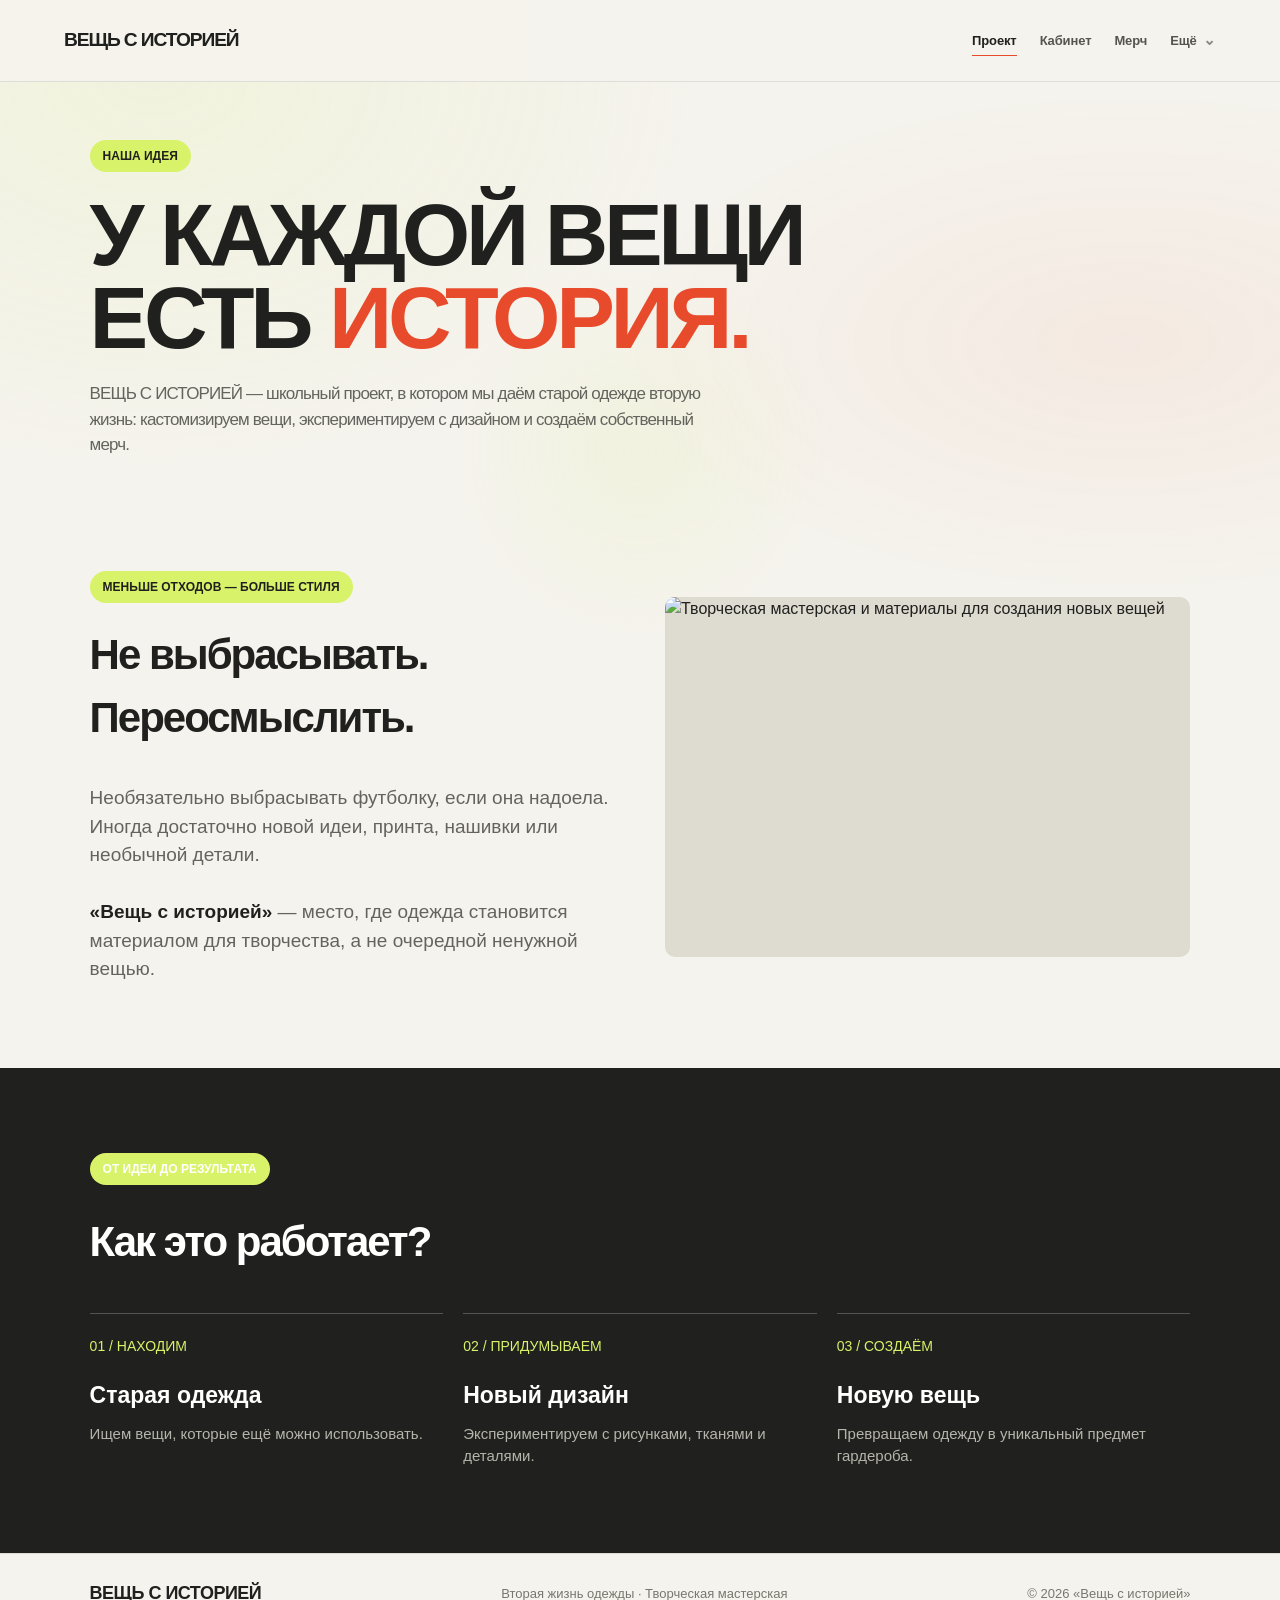
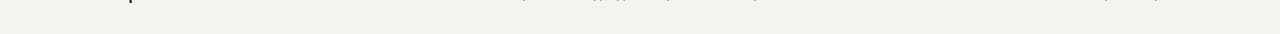
==== commit 326413ed: "Move before-after comparison into merch catalog" ====
--- a/about.html
+++ b/about.html
@@ -2,7 +2,6 @@
 <html lang="ru"><head><meta charset="utf-8"><meta name="viewport" content="width=device-width,initial-scale=1"><meta name="theme-color" content="#f5f3ed"><title>О проекте — Вещь с историей</title><link rel="stylesheet" href="css/style.css"></head>
 <body><div class="scroll-progress" aria-hidden="true"></div><header class="site-header"><div class="logo"><a href="index.html" aria-label="Вещь с историей — главная">ВЕЩЬ С ИСТОРИЕЙ</a></div><nav class="navlinks" aria-label="Главная навигация">
 <a href="about.html">Проект</a>
-<a href="works.html">До / после</a>
 <a href="space.html">Кабинет</a>
 <a href="merch.html">Мерч</a>
 <details class="nav-more"><summary>Ещё <span aria-hidden="true">⌄</span></summary><div class="nav-dropdown">
--- a/css/style.css
+++ b/css/style.css
@@ -747,3 +747,32 @@
 
 .pointer-glow { z-index:0; }
 .site-header, main, .site-footer { position:relative; z-index:1; }
+
+
+/* Навигация: компактная редакционная шапка */
+header.site-header{min-height:82px;padding:16px clamp(20px,5vw,76px);gap:32px;border-bottom:1px solid rgba(32,32,30,.10);transition:padding .25s ease,background .25s ease,box-shadow .25s ease}
+header.site-header.is-scrolled{padding-top:11px;padding-bottom:11px;background:rgba(245,243,237,.94);box-shadow:0 8px 28px rgba(32,32,30,.055)}
+.site-header .logo{font-size:clamp(17px,1.5vw,22px);letter-spacing:-1.1px;line-height:1.05}
+.site-header .logo a{color:inherit;text-decoration:none}
+.site-header .navlinks{display:flex;align-items:center;justify-content:flex-end;gap:clamp(12px,1.8vw,27px);flex-wrap:nowrap}
+.site-header .navlinks>a,.site-header .nav-more>summary{font-size:13px;font-weight:600;letter-spacing:-.01em;color:#55554f;text-decoration:none;white-space:nowrap;padding:10px 0;cursor:pointer;list-style:none;position:relative;transition:color .2s ease}
+.site-header .nav-more>summary::-webkit-details-marker{display:none}
+.site-header .nav-more>summary span{font-size:15px;margin-left:3px;color:#8b8a80}
+.site-header .navlinks>a:after,.site-header .nav-more>summary:after{content:"";position:absolute;left:0;right:100%;bottom:4px;height:1.5px;background:#e84b2c;transition:right .25s ease}
+.site-header .navlinks>a:hover,.site-header .nav-more>summary:hover,.site-header .navlinks a[aria-current=page]{color:#20201e}
+.site-header .navlinks>a:hover:after,.site-header .navlinks>a[aria-current=page]:after,.site-header .nav-more>summary:hover:after{right:0}
+.nav-more{position:relative}
+.nav-dropdown{position:absolute;right:-14px;top:calc(100% + 12px);min-width:168px;padding:8px;background:#fffefa;border:1px solid #e6e3d9;border-radius:13px;box-shadow:0 16px 44px rgba(32,32,30,.12);display:grid;gap:2px;z-index:50}
+.nav-dropdown a{display:block;padding:11px 12px;border-radius:8px;color:#55554f;text-decoration:none;font-size:13px;white-space:nowrap;transition:background .2s,color .2s}
+.nav-dropdown a:hover,.nav-dropdown a[aria-current=page]{background:#f1efe7;color:#20201e}
+@media(max-width:850px){
+ header.site-header{align-items:center;gap:14px;padding:14px 5%;flex-wrap:wrap}
+ .site-header .navlinks{width:100%;justify-content:flex-start;gap:18px;overflow:visible;flex-wrap:wrap}
+ .site-header .navlinks>a,.site-header .nav-more>summary{font-size:12px;padding:5px 0}
+ .nav-dropdown{left:0;right:auto;top:calc(100% + 8px)}
+}
+@media(max-width:480px){
+ .site-header .logo{font-size:17px}
+ .site-header .navlinks{gap:8px 17px}
+}
+@media(prefers-reduced-motion:reduce){.site-header,.site-header *{transition:none!important}}
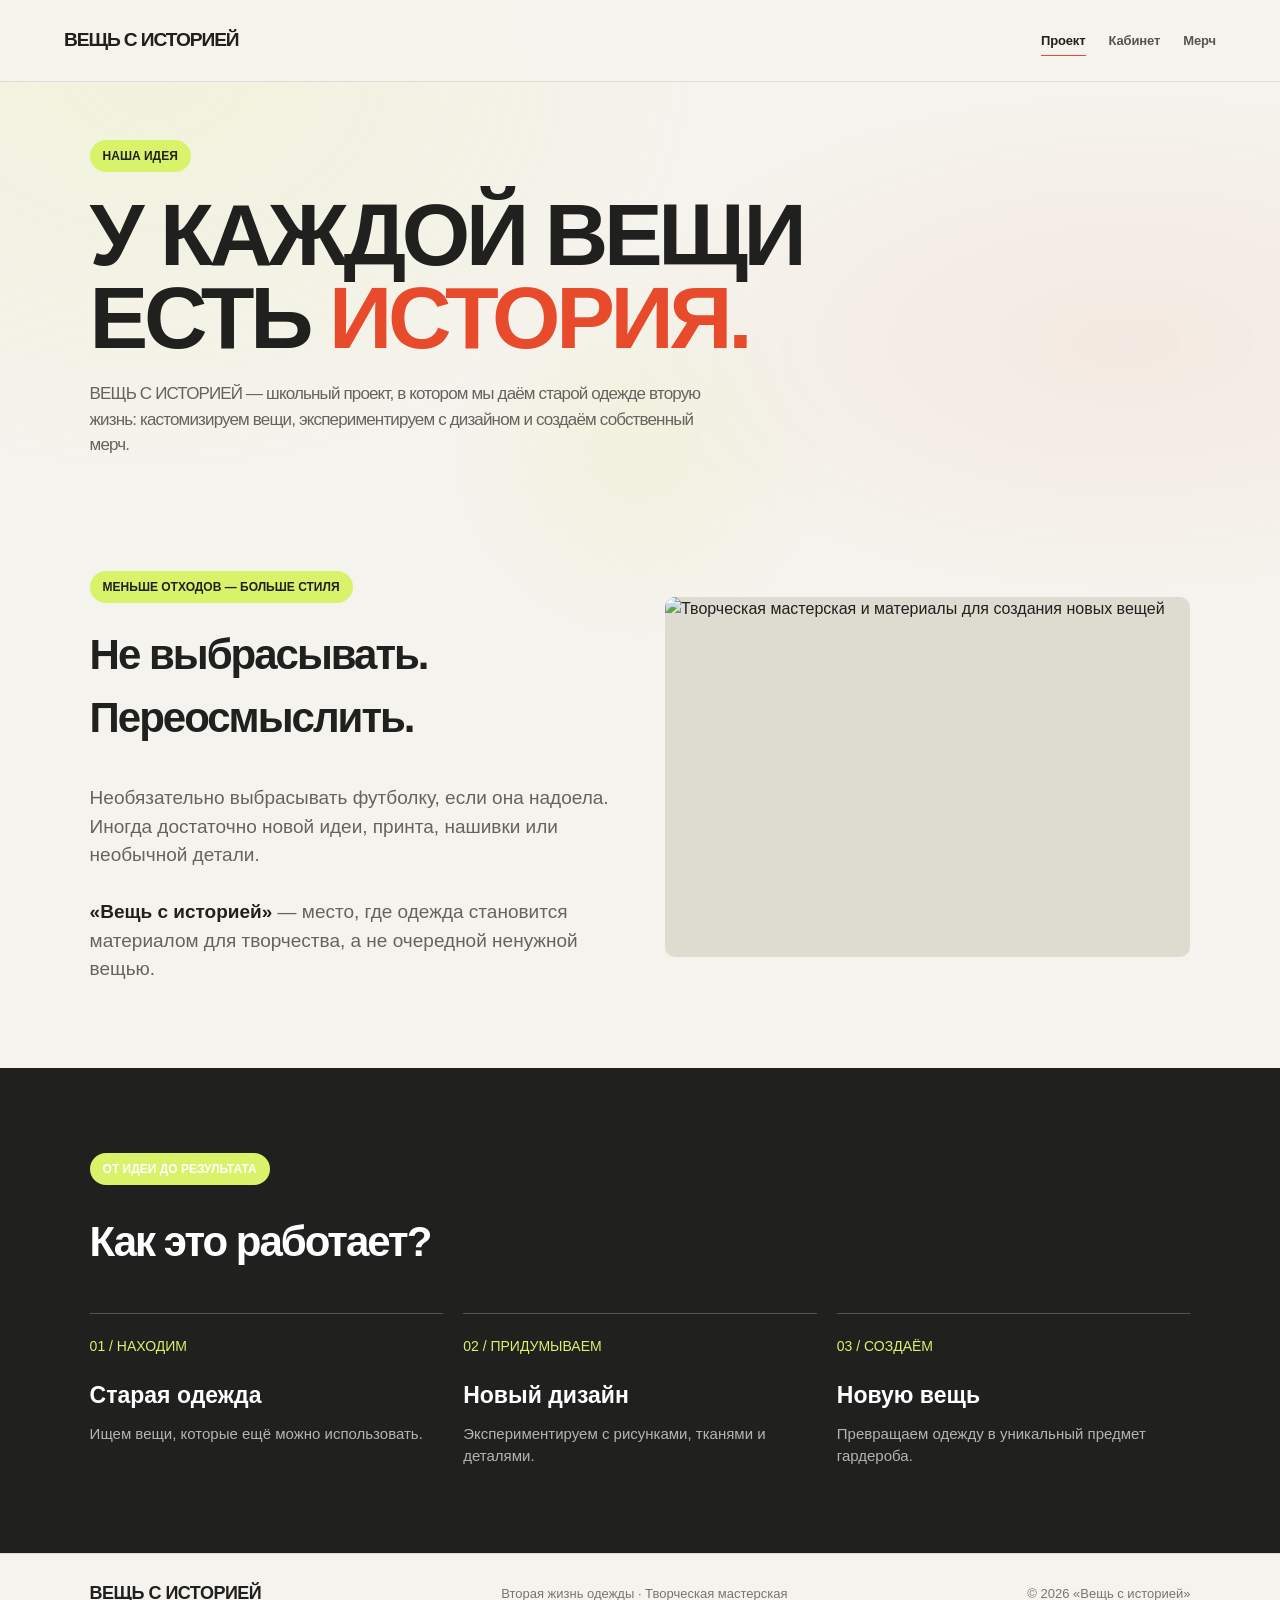
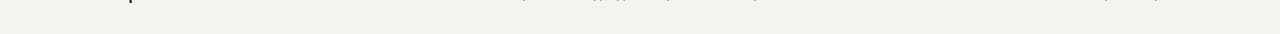
==== commit 98721ddc: "Remove nonfunctional More navigation menu" ====
--- a/about.html
+++ b/about.html
@@ -4,9 +4,7 @@
 <a href="about.html">Проект</a>
 <a href="space.html">Кабинет</a>
 <a href="merch.html">Мерч</a>
-<details class="nav-more"><summary>Ещё <span aria-hidden="true">⌄</span></summary><div class="nav-dropdown">
-<a href="teachers.html">Учителя</a><a href="news.html">Новости</a><a href="contacts.html">Контакты</a>
-</div></details>
+
 </nav></header><main><div class="page-intro"><span class="label">Наша идея</span><h1>У КАЖДОЙ ВЕЩИ<br>ЕСТЬ <span style="color:#e84b2c">ИСТОРИЯ.</span></h1><p>ВЕЩЬ С ИСТОРИЕЙ — школьный проект, в котором мы даём старой одежде вторую жизнь: кастомизируем вещи, экспериментируем с дизайном и создаём собственный мерч.</p></div>
 <section><div class="about"><div><span class="label">Меньше отходов — больше стиля</span><h2 class="section-title" style="margin-top:20px">Не выбрасывать. Переосмыслить.</h2><div class="about-text"><p>Необязательно выбрасывать футболку, если она надоела. Иногда достаточно новой идеи, принта, нашивки или необычной детали.</p><br><p><strong>«Вещь с историей»</strong> — место, где одежда становится материалом для творчества, а не очередной ненужной вещью.</p></div></div><div class="about-image"><img src="https://images.unsplash.com/photo-1513364776144-60967b0f800f?auto=format&amp;fit=crop&amp;w=1200&amp;q=85" alt="Творческая мастерская и материалы для создания новых вещей" loading="lazy"></div></div></section>
 <section class="process"><span class="label">От идеи до результата</span><h2 class="section-title" style="margin-top:25px">Как это работает?</h2><div class="steps"><div class="step"><span class="step-number">01 / НАХОДИМ</span><h3>Старая одежда</h3><p>Ищем вещи, которые ещё можно использовать.</p></div><div class="step"><span class="step-number">02 / ПРИДУМЫВАЕМ</span><h3>Новый дизайн</h3><p>Экспериментируем с рисунками, тканями и деталями.</p></div><div class="step"><span class="step-number">03 / СОЗДАЁМ</span><h3>Новую вещь</h3><p>Превращаем одежду в уникальный предмет гардероба.</p></div></div></section></main><footer class="site-footer"><div class="logo">ВЕЩЬ С ИСТОРИЕЙ</div><p>Вторая жизнь одежды · Творческая мастерская</p><p>© 2026 «Вещь с историей»</p></footer><script src="js/main.js"></script></body></html>
--- a/css/style.css
+++ b/css/style.css
@@ -776,3 +776,39 @@
  .site-header .navlinks{gap:8px 17px}
 }
 @media(prefers-reduced-motion:reduce){.site-header,.site-header *{transition:none!important}}
+
+
+/* ===== MERCH EDITORIAL CATALOG ===== */
+.merch-section{padding-top:38px}
+.merch-heading{display:flex;justify-content:space-between;align-items:end;gap:40px;margin-bottom:34px}
+.merch-heading h2{font-size:clamp(34px,5.4vw,66px);line-height:.98;letter-spacing:-.065em;margin-top:15px}
+.merch-heading>p{max-width:370px;color:#77776f;font-size:14px;line-height:1.7}
+.merch-eyebrow,.merch-number{display:block;font-size:10px;font-weight:800;letter-spacing:.14em;color:#88877e}
+.merch-grid{display:grid;grid-template-columns:repeat(2,minmax(0,1fr));gap:clamp(18px,3vw,38px)}
+.merch-card{min-width:0}
+.merch-visual{position:relative;overflow:hidden;aspect-ratio:4/4.65;border-radius:17px;background:#e8e5dc;isolation:isolate;touch-action:pan-y}
+.merch-track,.merch-track img{width:100%;height:100%;display:block}
+.merch-track img{object-fit:cover;transition:opacity .2s ease,transform .7s var(--tb-ease);user-select:none}
+.merch-track img.is-changing{opacity:.25;transform:scale(.985)}
+.merch-view-count{position:absolute;right:16px;top:16px;padding:7px 10px;border-radius:99px;background:rgba(245,243,237,.88);backdrop-filter:blur(12px);font-size:10px;font-weight:800;letter-spacing:.1em}
+.merch-dots{position:absolute;left:0;right:0;bottom:15px;display:flex;justify-content:center;gap:6px}
+.merch-dot{width:6px;height:6px;padding:0;border:0;border-radius:50%;background:rgba(32,32,30,.35);cursor:pointer;transition:width .25s,background .25s}
+.merch-dot.is-active{width:19px;border-radius:8px;background:#20201e}
+.merch-dots.is-muted{opacity:.25;pointer-events:none}
+.merch-card-info{display:flex;justify-content:space-between;align-items:flex-end;gap:16px;padding:17px 2px 0}
+.merch-card-info h3{font-size:clamp(19px,2vw,25px);letter-spacing:-.04em;margin:7px 0 4px}
+.merch-card-info p{font-size:13px;color:#77776f;max-width:300px}
+.merch-original{flex:0 0 auto;border:1px solid #d6d3ca;border-radius:99px;background:transparent;padding:11px 15px;color:#34342f;font:600 11px Arial,sans-serif;cursor:pointer;transition:background .25s,color .25s,border-color .25s}
+.merch-original:hover:not(:disabled),.merch-original[aria-pressed=true]{background:#20201e;color:#f5f3ed;border-color:#20201e}
+.merch-original:disabled{opacity:.55;cursor:default}
+.merch-footnote{margin-top:28px;color:#8a897f;font-size:11px;letter-spacing:.02em}
+.merch-card--placeholder .merch-visual{background:#e4e1d8}
+.merch-placeholder-art{position:absolute;inset:0;display:flex;flex-direction:column;align-items:center;justify-content:center;text-align:center;color:#20201e;background:radial-gradient(circle at 50% 43%,#f5f3ed 0 18%,transparent 18.5%),linear-gradient(145deg,#e7e4da,#d9d6cb)}
+.merch-placeholder-art:before,.merch-placeholder-art:after{content:"";position:absolute;width:55%;aspect-ratio:1;border:1px solid rgba(32,32,30,.15);border-radius:50%}
+.merch-placeholder-art:after{width:70%}
+.merch-placeholder-art span{position:absolute;top:22px;left:24px;font-size:11px;font-weight:800;letter-spacing:.12em}
+.merch-placeholder-art b{font-size:clamp(30px,5vw,62px);line-height:.88;letter-spacing:-.075em;z-index:1}
+.merch-placeholder-art small{position:absolute;bottom:23px;font-size:9px;font-weight:700;letter-spacing:.14em;color:#77776f}
+.merch-placeholder-art--second{background:radial-gradient(circle at 50% 43%,#d8f36a 0 18%,transparent 18.5%),linear-gradient(145deg,#e7e4da,#d9d6cb)}
+@media(max-width:700px){.merch-heading{display:block}.merch-heading>p{margin-top:18px}.merch-grid{grid-template-columns:1fr;gap:38px}.merch-visual{aspect-ratio:4/4.4}.merch-card-info{align-items:flex-start;flex-direction:column}.merch-original{min-height:42px}.merch-section{padding-top:25px}}
+@media(prefers-reduced-motion:reduce){.merch-track img,.merch-dot,.merch-original{transition:none!important}}
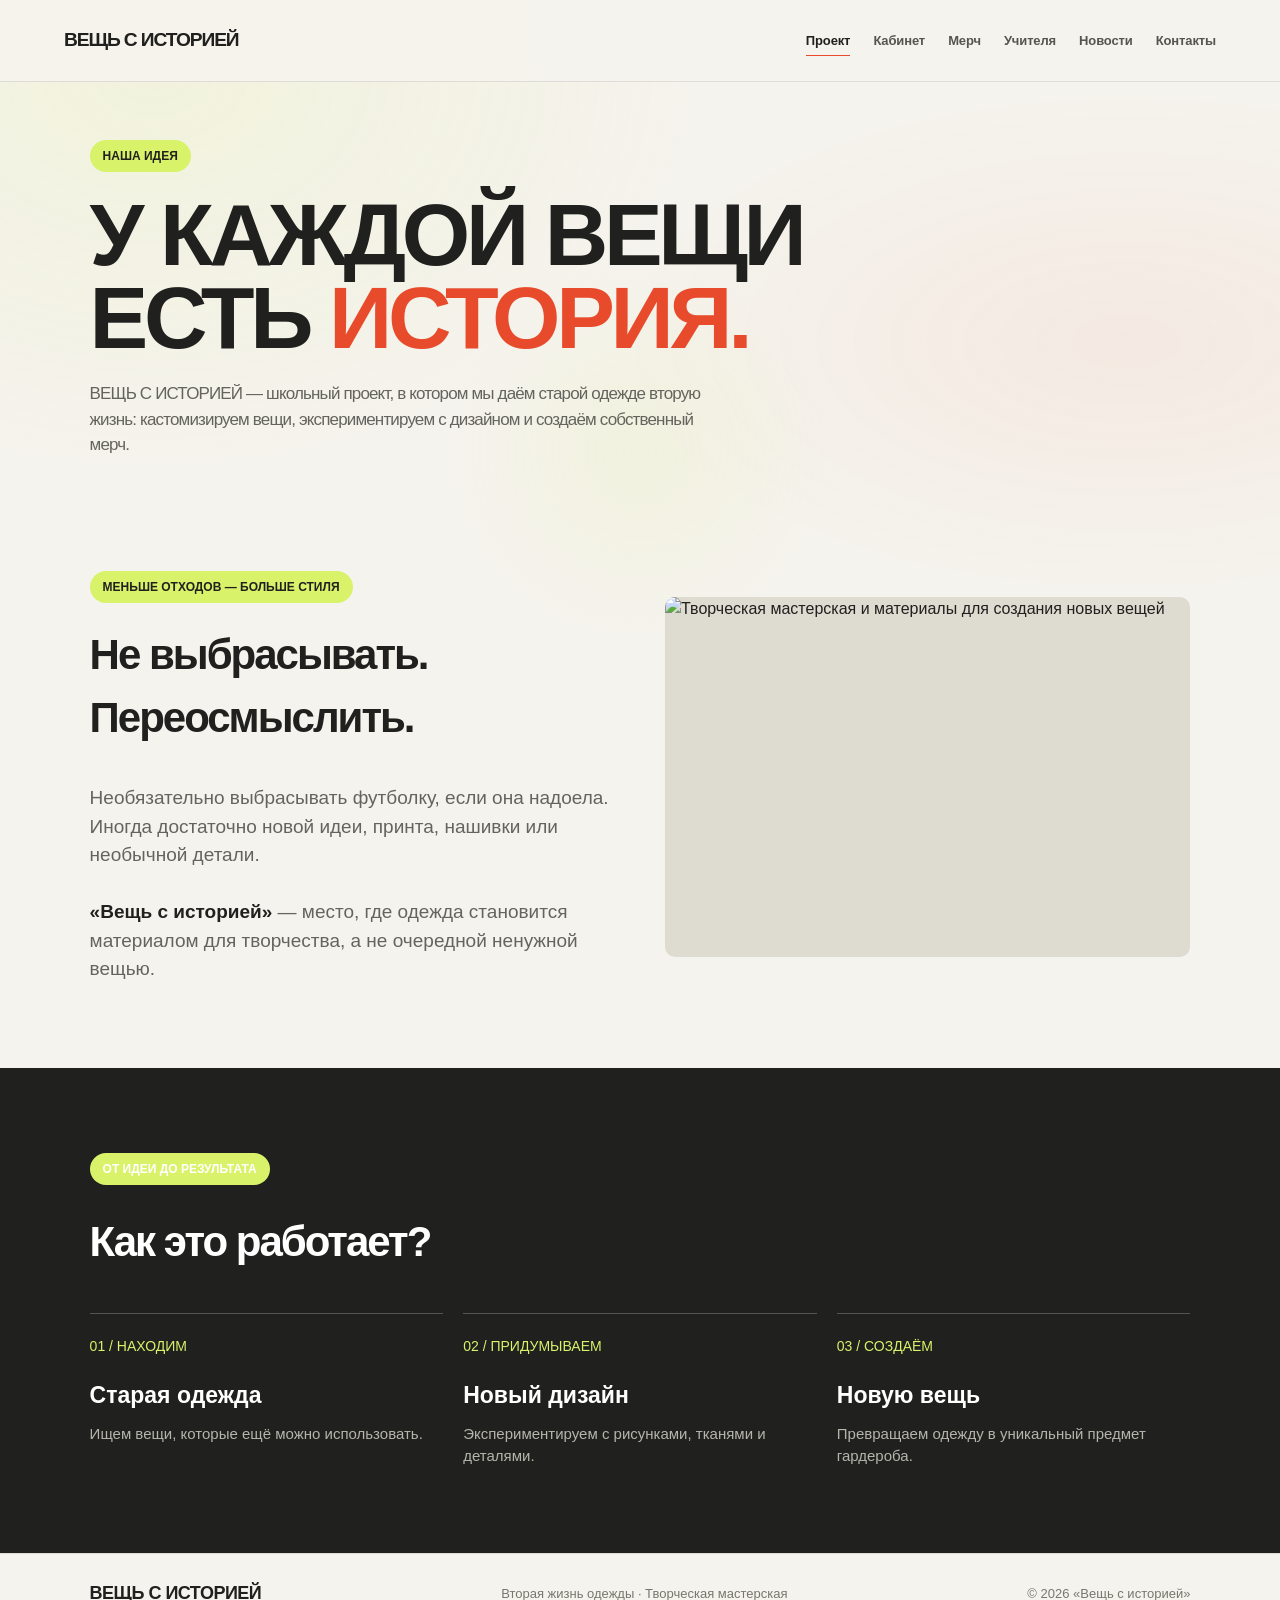
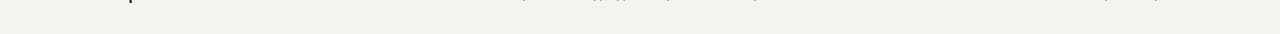
==== commit 50ca1111: "Restore main navigation links without More menu" ====
--- a/about.html
+++ b/about.html
@@ -4,7 +4,9 @@
 <a href="about.html">Проект</a>
 <a href="space.html">Кабинет</a>
 <a href="merch.html">Мерч</a>
-
+<a href="teachers.html">Учителя</a>
+<a href="news.html">Новости</a>
+<a href="contacts.html">Контакты</a>
 </nav></header><main><div class="page-intro"><span class="label">Наша идея</span><h1>У КАЖДОЙ ВЕЩИ<br>ЕСТЬ <span style="color:#e84b2c">ИСТОРИЯ.</span></h1><p>ВЕЩЬ С ИСТОРИЕЙ — школьный проект, в котором мы даём старой одежде вторую жизнь: кастомизируем вещи, экспериментируем с дизайном и создаём собственный мерч.</p></div>
 <section><div class="about"><div><span class="label">Меньше отходов — больше стиля</span><h2 class="section-title" style="margin-top:20px">Не выбрасывать. Переосмыслить.</h2><div class="about-text"><p>Необязательно выбрасывать футболку, если она надоела. Иногда достаточно новой идеи, принта, нашивки или необычной детали.</p><br><p><strong>«Вещь с историей»</strong> — место, где одежда становится материалом для творчества, а не очередной ненужной вещью.</p></div></div><div class="about-image"><img src="https://images.unsplash.com/photo-1513364776144-60967b0f800f?auto=format&amp;fit=crop&amp;w=1200&amp;q=85" alt="Творческая мастерская и материалы для создания новых вещей" loading="lazy"></div></div></section>
 <section class="process"><span class="label">От идеи до результата</span><h2 class="section-title" style="margin-top:25px">Как это работает?</h2><div class="steps"><div class="step"><span class="step-number">01 / НАХОДИМ</span><h3>Старая одежда</h3><p>Ищем вещи, которые ещё можно использовать.</p></div><div class="step"><span class="step-number">02 / ПРИДУМЫВАЕМ</span><h3>Новый дизайн</h3><p>Экспериментируем с рисунками, тканями и деталями.</p></div><div class="step"><span class="step-number">03 / СОЗДАЁМ</span><h3>Новую вещь</h3><p>Превращаем одежду в уникальный предмет гардероба.</p></div></div></section></main><footer class="site-footer"><div class="logo">ВЕЩЬ С ИСТОРИЕЙ</div><p>Вторая жизнь одежды · Творческая мастерская</p><p>© 2026 «Вещь с историей»</p></footer><script src="js/main.js"></script></body></html>
